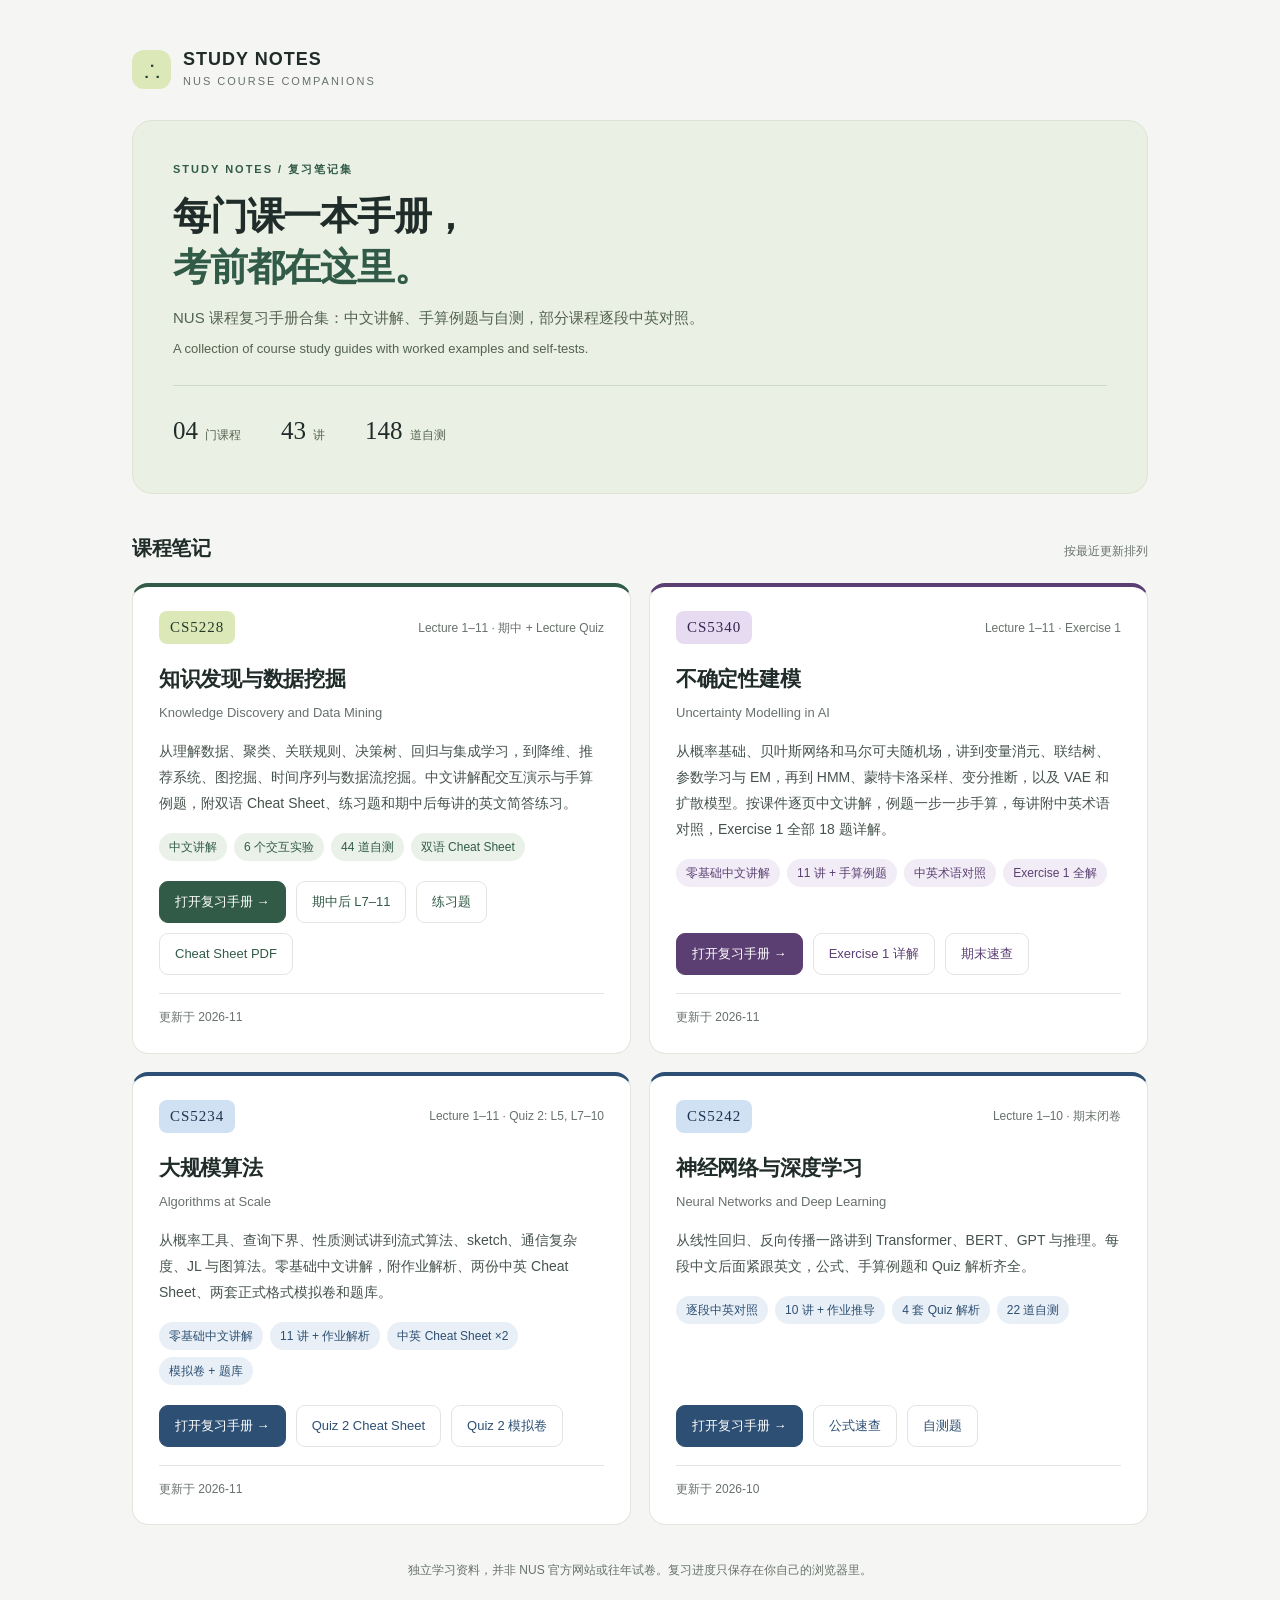
==== index.html @ 7a768f75 "Add CS5340 Lecture 11: VAEs and diffusion models - New L11 page from the Lecture 11 scribe: discrimi" ====
<!doctype html>
<html lang="zh-CN">
<head>
<meta charset="utf-8"><meta name="viewport" content="width=device-width,initial-scale=1">
<meta name="description" content="NUS 课程复习手册合集：中文讲解、手算例题与自测，部分课程逐段中英对照。">
<title>复习笔记 · Study Notes</title>
<link rel="stylesheet" href="assets/site.css">
<script>(function(){var h=location.hash;if(/^#(overview|lecture[1-6]|review|cheat-sheet)$/.test(h))location.replace("cs5228-study.html"+h)})();</script>
</head>
<body>
<main class="hub">
 <div class="hub-brand"><span class="brandmark" aria-hidden="true">∴</span><div><strong>STUDY NOTES</strong><small>NUS COURSE COMPANIONS</small></div></div>
 <section class="hub-hero">
  <div class="eyebrow" style="color:#315b47">STUDY NOTES / 复习笔记集</div>
  <h1>每门课一本手册，<br><span>考前都在这里。</span></h1>
  <p>NUS 课程复习手册合集：中文讲解、手算例题与自测，部分课程逐段中英对照。</p>
  <p class="en-sub">A collection of course study guides with worked examples and self-tests.</p>
  <div class="hub-metrics"><div><b>04</b><span>门课程</span></div><div><b>43</b><span>讲</span></div><div><b>148</b><span>道自测</span></div></div>
 </section>
 <div class="sectionhead"><h2>课程笔记</h2><small>按最近更新排列</small></div>
 <div class="course-grid">
 <article class="course-card accent-green"><div class="course-top"><span class="course-code">CS5228</span><span>Lecture 1–11 · 期中 + Lecture Quiz</span></div><h2>知识发现与数据挖掘</h2><p class="en-sub">Knowledge Discovery and Data Mining</p><p class="course-summary">从理解数据、聚类、关联规则、决策树、回归与集成学习，到降维、推荐系统、图挖掘、时间序列与数据流挖掘。中文讲解配交互演示与手算例题，附双语 Cheat Sheet、练习题和期中后每讲的英文简答练习。</p><ul class="chips"><li>中文讲解</li><li>6 个交互实验</li><li>44 道自测</li><li>双语 Cheat Sheet</li></ul><div class="course-links"><a href="cs5228-study.html" class="primary">打开复习手册 →</a><a href="cs5228-study.html#lecture7">期中后 L7–11</a><a href="cs5228-practice.html">练习题</a><a href="cs5228-bilingual-cheat-sheet.pdf">Cheat Sheet PDF</a></div><div class="course-foot">更新于 2026-11</div></article><article class="course-card accent-plum"><div class="course-top"><span class="course-code">CS5340</span><span>Lecture 1–11 · Exercise 1</span></div><h2>不确定性建模</h2><p class="en-sub">Uncertainty Modelling in AI</p><p class="course-summary">从概率基础、贝叶斯网络和马尔可夫随机场，讲到变量消元、联结树、参数学习与 EM，再到 HMM、蒙特卡洛采样、变分推断，以及 VAE 和扩散模型。按课件逐页中文讲解，例题一步一步手算，每讲附中英术语对照，Exercise 1 全部 18 题详解。</p><ul class="chips"><li>零基础中文讲解</li><li>11 讲 + 手算例题</li><li>中英术语对照</li><li>Exercise 1 全解</li></ul><div class="course-links"><a href="cs5340-study.html" class="primary">打开复习手册 →</a><a href="cs5340-study.html#ex1">Exercise 1 详解</a><a href="cs5340-study.html#final">期末速查</a></div><div class="course-foot">更新于 2026-11</div></article><article class="course-card accent-blue"><div class="course-top"><span class="course-code">CS5234</span><span>Lecture 1–11 · Quiz 2: L5, L7–10</span></div><h2>大规模算法</h2><p class="en-sub">Algorithms at Scale</p><p class="course-summary">从概率工具、查询下界、性质测试讲到流式算法、sketch、通信复杂度、JL 与图算法。零基础中文讲解，附作业解析、两份中英 Cheat Sheet、两套正式格式模拟卷和题库。</p><ul class="chips"><li>零基础中文讲解</li><li>11 讲 + 作业解析</li><li>中英 Cheat Sheet ×2</li><li>模拟卷 + 题库</li></ul><div class="course-links"><a href="cs5234-study.html" class="primary">打开复习手册 →</a><a href="cs5234-study.html#sheet2">Quiz 2 Cheat Sheet</a><a href="cs5234-study.html#paper2">Quiz 2 模拟卷</a></div><div class="course-foot">更新于 2026-11</div></article><article class="course-card accent-blue"><div class="course-top"><span class="course-code">CS5242</span><span>Lecture 1–10 · 期末闭卷</span></div><h2>神经网络与深度学习</h2><p class="en-sub">Neural Networks and Deep Learning</p><p class="course-summary">从线性回归、反向传播一路讲到 Transformer、BERT、GPT 与推理。每段中文后面紧跟英文，公式、手算例题和 Quiz 解析齐全。</p><ul class="chips"><li>逐段中英对照</li><li>10 讲 + 作业推导</li><li>4 套 Quiz 解析</li><li>22 道自测</li></ul><div class="course-links"><a href="cs5242-study.html" class="primary">打开复习手册 →</a><a href="cs5242-study.html#formulas">公式速查</a><a href="cs5242-study.html#selftest">自测题</a></div><div class="course-foot">更新于 2026-10</div></article>
 </div>
 <p class="hub-foot">独立学习资料，并非 NUS 官方网站或往年试卷。复习进度只保存在你自己的浏览器里。</p>
</main>
</body>
</html>
---- assets/site.css ----
/* Shared styles for the notes hub (index.html) and generated study pages.
   Visual language follows cs5228-study.html; each course sets its accent via body.accent-*. */
:root{
  --bg:#f5f6f3;--paper:#fff;--ink:#202c29;--muted:#68716b;--line:#e1e6df;
  --sand:#fff4e5;--orange:#925221;--radius:16px;
  --accent:#315b47;--accent-dark:#234a37;--nav:#182e26;--nav-hover:#284236;--nav-text:#c9d5cc;--nav-muted:#acbeb3;
  --pill:#dce8b8;--pill-ink:#243b2b;--soft:#eaf1e8;--hero:#eaf0e4;--hero-line:#dce4d5;--th:#edf1e9;--th-ink:#36503d;
  --card-hover:#89a083;--index:#829678;--track:#3b5145;--en:#5d6b63;
}
.accent-blue{
  --accent:#2d4f73;--accent-dark:#223d5b;--nav:#142235;--nav-hover:#22364f;--nav-text:#c7d3df;--nav-muted:#9fb2c6;
  --pill:#cfe1f2;--pill-ink:#1d3550;--soft:#e8eff6;--hero:#e6eef5;--hero-line:#d3e0ec;--th:#e9f0f6;--th-ink:#2e4a66;
  --card-hover:#7f9bb8;--index:#7891ab;--track:#33475e;--en:#57677a;
}
.accent-plum{
  --accent:#5b3f73;--accent-dark:#46305a;--nav:#21172c;--nav-hover:#33253f;--nav-text:#d5cbe0;--nav-muted:#b1a2c1;
  --pill:#e6dbf1;--pill-ink:#382650;--soft:#f1ecf6;--hero:#efe9f4;--hero-line:#e1d7ea;--th:#f1ecf6;--th-ink:#4a3462;
  --card-hover:#a28ab8;--index:#9884ab;--track:#46395a;--en:#675d73;
}
*{box-sizing:border-box}
html{scroll-behavior:smooth}
body{margin:0;background:var(--bg);color:var(--ink);font-family:-apple-system,BlinkMacSystemFont,"Segoe UI","PingFang SC","Microsoft YaHei",sans-serif;font-size:15px;line-height:1.85}
button,input{font:inherit}
button,a,input,summary{touch-action:manipulation}
button{cursor:pointer;border:1px solid var(--line);border-radius:9px;padding:8px 16px;color:var(--ink);background:#fff;font-weight:550}
button:hover{background:var(--soft)}
a{color:var(--accent)}
button:focus-visible,a:focus-visible,summary:focus-visible,input:focus-visible{outline:3px solid #b88a40;outline-offset:4px}
.primary,a.primary{background:var(--accent);color:#fff;border-color:var(--accent)}
.primary:hover,a.primary:hover{background:var(--accent-dark)}
.skip{position:fixed;top:-100px;left:20px;z-index:99;background:#fff;padding:12px}
.skip:focus{top:12px}
[hidden]{display:none!important}
.eyebrow{text-transform:uppercase;color:var(--accent);font-size:11px;font-weight:700;letter-spacing:2px}
.en-sub{color:var(--muted);margin:0}
code{background:var(--soft);padding:2px 5px;border-radius:4px;font-size:.92em}

/* ---------- Hub ---------- */
.hub{max-width:1080px;margin:0 auto;padding:48px 32px 56px}
.hub-brand{display:flex;gap:12px;align-items:center;margin-bottom:28px}
.hub-brand .brandmark{background:#dce8b8;color:#233e2e}
.hub-brand strong{font-size:18px;letter-spacing:1px;display:block;line-height:1.3}
.hub-brand small{display:block;font-size:11px;color:var(--muted);letter-spacing:2px}
.hub-hero{padding:38px 40px;background:#eaf0e4;border:1px solid #dce4d5;border-radius:20px}
.hub-hero h1{font-size:38px;line-height:1.35;letter-spacing:-1.2px;margin:12px 0 10px}
.hub-hero h1 span{color:#315b47}
.hub-hero p{color:#53634f;max-width:620px;margin:0;font-size:15px}
.hub-hero .en-sub{font-size:13px;margin-top:6px}
.hub-metrics{display:flex;gap:40px;margin-top:24px;padding-top:22px;border-top:1px solid #cedac7;flex-wrap:wrap}
.hub-metrics b{font-family:Georgia,serif;font-size:25px;font-weight:400;margin-right:7px}
.hub-metrics span{font-size:12px;color:#576552}
.sectionhead{display:flex;justify-content:space-between;align-items:baseline;margin:36px 0 16px;gap:12px}
.sectionhead h2{font-size:20px;margin:0;letter-spacing:-.4px}
.sectionhead small{font-size:12px;color:var(--muted)}
.course-grid{display:grid;grid-template-columns:repeat(2,1fr);gap:18px}
.course-card{display:flex;flex-direction:column;background:var(--paper);border:1px solid var(--line);border-top:4px solid var(--accent);border-radius:var(--radius);padding:24px 26px}
.course-top{display:flex;justify-content:space-between;align-items:center;gap:12px;font-size:12px;color:var(--muted)}
.course-code{font-family:Georgia,serif;font-size:15px;letter-spacing:1px;color:var(--pill-ink);background:var(--pill);padding:3px 11px;border-radius:8px}
.course-card h2{font-size:21px;margin:16px 0 2px;letter-spacing:-.3px}
.course-card .en-sub{font-size:13px}
.course-summary{font-size:14px;color:#46534c;margin:14px 0 4px}
.chips{display:flex;flex-wrap:wrap;gap:7px;list-style:none;padding:0;margin:12px 0 20px}
.chips li{font-size:12px;background:var(--soft);color:var(--accent);padding:3px 10px;border-radius:20px}
.course-links{display:flex;flex-wrap:wrap;gap:10px;margin-top:auto}
.course-links a{display:inline-block;padding:8px 15px;border:1px solid var(--line);border-radius:9px;text-decoration:none;font-size:13px;background:#fff}
.course-links a:not(.primary):hover{background:var(--soft)}
.course-links a.primary{background:var(--accent);color:#fff;border-color:var(--accent)}
.course-links a.primary:hover{background:var(--accent-dark)}
.course-foot{font-size:12px;color:var(--muted);border-top:1px solid var(--line);margin-top:18px;padding-top:12px}
.hub-foot{font-size:12px;color:var(--muted);margin-top:34px;text-align:center}

/* ---------- Study page shell ---------- */
.brandmark{width:39px;height:39px;display:grid;place-items:center;background:var(--pill);color:var(--pill-ink);font-family:Georgia,serif;font-size:23px;border-radius:12px;flex:none}
aside{position:fixed;inset:0 auto 0 0;width:250px;background:var(--nav);color:#f3f6ef;padding:22px 20px 26px;display:flex;flex-direction:column;z-index:30;overflow:auto}
.back-link{display:inline-block;color:var(--nav-muted);text-decoration:none;font-size:12px;letter-spacing:1px;margin:0 0 20px 2px}
.back-link:hover{color:#fff}
.brand{display:flex;gap:12px;align-items:center}
.brand strong{font-size:19px;letter-spacing:1px}
.brand small{display:block;font-size:11px;color:var(--nav-muted);letter-spacing:2px}
.navlabel{font-size:11px;color:var(--nav-muted);letter-spacing:2px;margin:26px 12px 8px}
nav{display:grid;gap:3px}
nav a{color:var(--nav-text);text-decoration:none;display:flex;gap:12px;align-items:center;padding:8px 12px;border-radius:9px;font-size:14px;line-height:1.5}
nav a:hover{background:var(--nav-hover)}
nav a.active{background:var(--pill);color:var(--pill-ink)}
nav .num{font-family:Georgia,serif;opacity:.7;min-width:22px;font-size:13px}
nav .done{margin-left:auto;font-size:12px}
.sidebar-foot{margin-top:auto;padding-top:28px;font-size:12px;color:var(--nav-muted)}
.progressbar{height:5px;background:var(--track);border-radius:5px;overflow:hidden;margin:10px 0}
.progressbar span{display:block;height:100%;background:var(--pill);transition:width .2s}
.workspace{margin-left:250px}
.topbar{position:sticky;top:0;z-index:20;height:72px;display:flex;align-items:center;gap:14px;padding:0 48px;border-bottom:1px solid var(--line);background:rgba(245,246,243,.96)}
.crumb{font-size:13px;color:var(--muted);margin-right:auto;white-space:nowrap;overflow:hidden;text-overflow:ellipsis;min-width:0}
.crumb b{color:var(--ink);font-weight:500}
.searchbox{position:relative;width:240px;flex:none}
.searchbox input{width:100%;border:1px solid var(--line);border-radius:9px;background:#fff;padding:8px 12px;font-size:13px}
.search-results{position:absolute;right:0;top:46px;width:400px;max-height:440px;overflow:auto;background:#fff;box-shadow:0 12px 50px rgba(20,34,53,.14);border:1px solid var(--line);border-radius:12px;z-index:40}
.search-results a{display:block;text-decoration:none;padding:12px 14px;border-bottom:1px solid var(--line);font-size:13px}
.search-results a small{display:block;color:var(--muted)}
.search-results p{padding:12px;margin:0;font-size:13px}
.topbar .tool{font-size:12px;background:transparent;padding:7px 11px;white-space:nowrap}
.topbar .tool[aria-pressed="true"]{background:var(--soft);border-color:var(--card-hover);color:var(--accent)}
.menu-toggle{display:none}
.content{max-width:1000px;margin:auto;padding:40px 48px 60px}
.page{scroll-margin-top:140px}
.footer{text-align:center;color:var(--muted);font-size:11px;padding:10px 20px 30px}

/* overview */
.hero{padding:36px 38px;background:var(--hero);border:1px solid var(--hero-line);border-radius:20px}
.hero h1{font-size:38px;line-height:1.35;letter-spacing:-1.5px;margin:14px 0 17px}
.hero h1 span{color:var(--accent)}
.hero p{color:#4f5d66;max-width:600px;font-size:14px;margin:0}
.hero .primary{margin-top:18px}
.metrics{display:flex;gap:40px;margin-top:24px;padding-top:22px;border-top:1px solid var(--hero-line);flex-wrap:wrap}
.metrics b{font-family:Georgia,serif;font-size:25px;font-weight:400;margin-right:7px}
.metrics span{font-size:12px;color:var(--muted)}
.intro-note{font-size:12px;color:var(--muted);margin-top:18px}
.chapter-grid{display:grid;grid-template-columns:repeat(3,1fr);gap:15px}
.chapter-card{display:flex;flex-direction:column;text-decoration:none;color:var(--ink);padding:20px 22px;background:var(--paper);border:1px solid var(--line);border-radius:var(--radius);transition:transform .15s,border-color .15s}
.chapter-card:hover{transform:translateY(-3px);border-color:var(--card-hover)}
.cardtop{display:flex;align-items:center;justify-content:space-between;font-size:11px;color:var(--muted);gap:8px}
.chapter-card .index{font-family:Georgia,serif;font-size:27px;color:var(--index)}
.chapter-card h3{font-size:16px;margin:10px 0 6px;line-height:1.5}
.chapter-card p{font-size:13px;color:var(--muted);margin:0 0 16px;line-height:1.75}
.cardbottom{margin-top:auto;border-top:1px solid var(--line);padding-top:10px;display:flex;justify-content:space-between;font-size:12px;color:var(--accent)}

/* lesson pages */
.lesson-head{border-bottom:1px solid var(--line);padding-bottom:22px;margin-bottom:22px}
.lesson-head h1{font-size:30px;line-height:1.4;margin:8px 0 6px;letter-spacing:-.6px}
.lesson-head .en-sub{font-size:15px}
.toc{display:flex;flex-wrap:wrap;gap:8px;margin:0 0 8px}
.toc button{font-size:12px;font-weight:500;padding:5px 11px;border-radius:20px;background:#fff;color:var(--accent)}
.toc-label{font-size:11px;letter-spacing:2px;color:var(--muted);margin:0 0 8px}
.lesson h2{font-size:21px;line-height:1.5;margin:38px 0 12px;letter-spacing:-.3px;scroll-margin-top:90px}
.lesson h3{font-size:16.5px;line-height:1.55;margin:28px 0 8px;scroll-margin-top:90px}
.lesson h2 .en-inline,.lesson h3 .en-inline{display:block;font-size:13px;font-weight:500;color:var(--muted);letter-spacing:0;margin-top:2px}
.lesson p{margin:10px 0}
.lesson li{margin:6px 0}
.lesson li>p{margin:4px 0}
.lesson ul,.lesson ol{padding-left:24px}
.lesson p.en,.lesson li p.en{color:var(--en);font-size:14px;line-height:1.75;margin-top:-2px}
.lesson > p.en{padding-left:14px;border-left:2px solid var(--line)}
.summary{background:var(--paper);border:1px solid var(--line);border-left:4px solid var(--accent);border-radius:0 12px 12px 0;padding:14px 20px;margin:4px 0 22px}
.summary p{margin:6px 0}
.summary > p.en{border:0;padding:0}
.pitfall{background:var(--sand);border-left:3px solid #be8a4e;padding:6px 20px 10px;border-radius:0 12px 12px 0;margin:28px 0}
.pitfall h2,.pitfall h3{margin-top:12px;color:var(--orange)}
.math{background:#f3f5f1;border-radius:10px;padding:6px 18px;margin:16px 0;overflow-x:auto;overflow-y:hidden}
.accent-blue .math{background:#f1f4f8}
.accent-plum .math{background:#f5f2f7}
.lesson p>img{display:block;max-width:100%;height:auto;margin:18px auto 6px;background:#fff;border:1px solid var(--line);border-radius:12px;padding:10px}
.lesson blockquote{margin:16px 0;padding:6px 18px;background:var(--soft);border-left:3px solid var(--accent);border-radius:0 12px 12px 0}
.math .katex-display{margin:.8em 0}
.lesson pre{max-width:100%;overflow-x:auto;margin:16px 0;padding:12px 16px;background:var(--soft);border-radius:10px;font-size:13px;line-height:1.6}
.math pre{margin:12px 0;white-space:pre-wrap;font-size:13px}
.table-wrap{overflow-x:auto;margin:16px 0;border:1px solid var(--line);border-radius:12px;background:#fff}
table{border-collapse:collapse;width:100%;font-size:13px;background:#fff}
th,td{text-align:left;padding:11px 14px;border-bottom:1px solid var(--line);vertical-align:top;line-height:1.65}
th{background:var(--th);color:var(--th-ink);font-weight:600}
tr:last-child td{border-bottom:0}
td .en-inline,th .en-inline{display:block;color:var(--en);font-size:12px;margin-top:2px}
th .en-inline{color:var(--th-ink);opacity:.8;font-weight:500}
details{border:1px solid var(--line);border-radius:10px;background:#fff;margin:12px 0}
summary{padding:11px 16px;font-size:14px;font-weight:600;cursor:pointer;color:var(--accent)}
details>div{padding:2px 18px 12px}
details.answer{margin:10px 0 4px;background:var(--soft);border-color:transparent}
details.answer summary{font-size:13px;padding:7px 14px}
details.answer>div{padding:0 16px 8px}
details.reveal>div{padding:0 18px 8px}
.lesson-footer{border-top:1px solid var(--line);margin-top:38px;padding-top:24px;display:flex;gap:10px;justify-content:space-between;align-items:center;flex-wrap:wrap}
.lesson-footer a{text-decoration:none;font-size:13px;padding:8px 4px}
.complete-btn.completed{background:var(--soft);border-color:var(--card-hover);color:var(--accent)}

/* Chinese-only reading mode */
body.zh-only .en,body.zh-only .en-inline{display:none!important}

@media(max-width:1100px){
  aside{width:226px;padding:20px 14px}
  .workspace{margin-left:226px}
  .content{padding:32px 28px}
  .topbar{padding:0 28px}
  .chapter-grid{grid-template-columns:1fr 1fr}
  .searchbox{width:200px}
}
@media(max-width:760px){
  aside{transform:translateX(-100%);transition:transform .2s;width:270px}
  body.menu-open aside{transform:translateX(0);box-shadow:10px 0 50px rgba(20,34,53,.2)}
  .workspace{margin-left:0}
  .menu-toggle{display:block;padding:6px 10px;white-space:nowrap;font-size:13px}
  .topbar{height:62px;padding:0 16px;gap:8px}
  .crumb{display:none}
  .searchbox{width:auto;flex:1;min-width:0}
  .search-results{width:min(360px,calc(100vw - 32px));right:auto;left:0}
  .topbar #print{display:none}
  .content{padding:24px 16px 40px}
  .hero{padding:26px 22px}
  .hero h1{font-size:30px}
  .chapter-grid,.course-grid{grid-template-columns:1fr}
  .lesson-head h1{font-size:25px}
  .lesson h2{font-size:19px}
  .metrics,.hub-metrics{gap:22px}
  .hub{padding:28px 16px 40px}
  .hub-hero{padding:26px 22px}
  .hub-hero h1{font-size:30px}
  .course-card{padding:20px}
  .lesson-footer .complete-btn{order:3;width:100%}
  .math{padding:4px 12px}
  .toc{flex-wrap:nowrap;overflow-x:auto;padding-bottom:6px;margin-right:-16px}
  .toc button{white-space:nowrap;flex:none}
}
@media(prefers-reduced-motion:reduce){html{scroll-behavior:auto}*{transition:none!important}}
@media print{
  aside,.topbar,.lesson-footer,.footer,.search-results,.toc,.toc-label,.hero .primary{display:none!important}
  .workspace{margin:0}
  .content{max-width:none;padding:0}
  body{background:#fff;font-size:10.5pt;line-height:1.6}
  .page[hidden]{display:block!important}
  .page{break-before:page}
  .page:first-child{break-before:auto}
  .summary,.pitfall,.math,.table-wrap,details{break-inside:avoid}
  details>div{display:block!important}
  .lesson h2,.lesson h3{break-after:avoid}
}
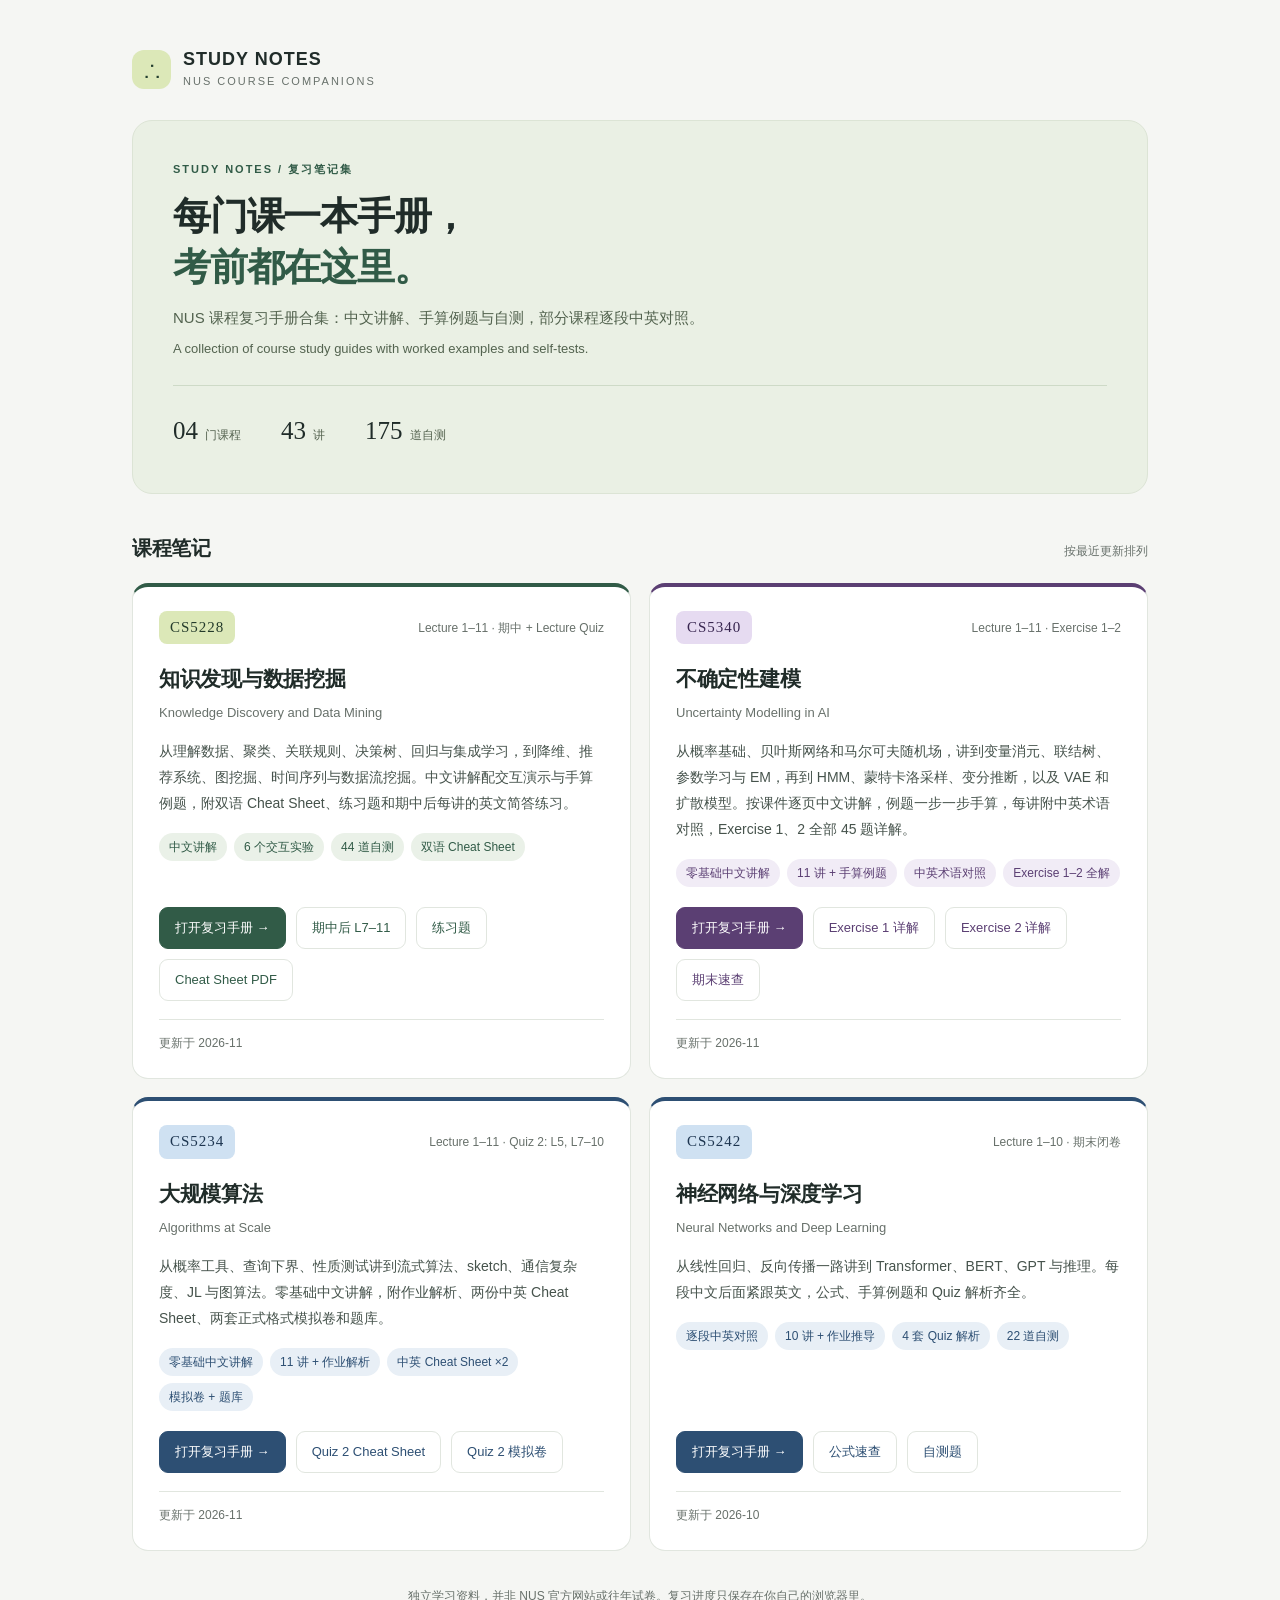
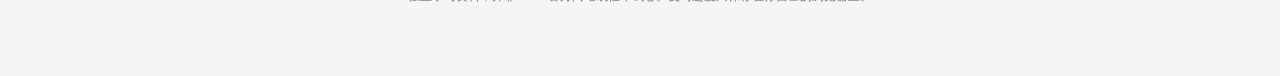
==== commit 131c937a: "Add CS5340 Exercise 2 worked solutions - New Exercise 2 page (cs5340-study.html#ex2): all 27 questio" ====
--- a/index.html
+++ b/index.html
@@ -15,11 +15,11 @@
   <h1>每门课一本手册，<br><span>考前都在这里。</span></h1>
   <p>NUS 课程复习手册合集：中文讲解、手算例题与自测，部分课程逐段中英对照。</p>
   <p class="en-sub">A collection of course study guides with worked examples and self-tests.</p>
-  <div class="hub-metrics"><div><b>04</b><span>门课程</span></div><div><b>43</b><span>讲</span></div><div><b>148</b><span>道自测</span></div></div>
+  <div class="hub-metrics"><div><b>04</b><span>门课程</span></div><div><b>43</b><span>讲</span></div><div><b>175</b><span>道自测</span></div></div>
  </section>
  <div class="sectionhead"><h2>课程笔记</h2><small>按最近更新排列</small></div>
  <div class="course-grid">
- <article class="course-card accent-green"><div class="course-top"><span class="course-code">CS5228</span><span>Lecture 1–11 · 期中 + Lecture Quiz</span></div><h2>知识发现与数据挖掘</h2><p class="en-sub">Knowledge Discovery and Data Mining</p><p class="course-summary">从理解数据、聚类、关联规则、决策树、回归与集成学习，到降维、推荐系统、图挖掘、时间序列与数据流挖掘。中文讲解配交互演示与手算例题，附双语 Cheat Sheet、练习题和期中后每讲的英文简答练习。</p><ul class="chips"><li>中文讲解</li><li>6 个交互实验</li><li>44 道自测</li><li>双语 Cheat Sheet</li></ul><div class="course-links"><a href="cs5228-study.html" class="primary">打开复习手册 →</a><a href="cs5228-study.html#lecture7">期中后 L7–11</a><a href="cs5228-practice.html">练习题</a><a href="cs5228-bilingual-cheat-sheet.pdf">Cheat Sheet PDF</a></div><div class="course-foot">更新于 2026-11</div></article><article class="course-card accent-plum"><div class="course-top"><span class="course-code">CS5340</span><span>Lecture 1–11 · Exercise 1</span></div><h2>不确定性建模</h2><p class="en-sub">Uncertainty Modelling in AI</p><p class="course-summary">从概率基础、贝叶斯网络和马尔可夫随机场，讲到变量消元、联结树、参数学习与 EM，再到 HMM、蒙特卡洛采样、变分推断，以及 VAE 和扩散模型。按课件逐页中文讲解，例题一步一步手算，每讲附中英术语对照，Exercise 1 全部 18 题详解。</p><ul class="chips"><li>零基础中文讲解</li><li>11 讲 + 手算例题</li><li>中英术语对照</li><li>Exercise 1 全解</li></ul><div class="course-links"><a href="cs5340-study.html" class="primary">打开复习手册 →</a><a href="cs5340-study.html#ex1">Exercise 1 详解</a><a href="cs5340-study.html#final">期末速查</a></div><div class="course-foot">更新于 2026-11</div></article><article class="course-card accent-blue"><div class="course-top"><span class="course-code">CS5234</span><span>Lecture 1–11 · Quiz 2: L5, L7–10</span></div><h2>大规模算法</h2><p class="en-sub">Algorithms at Scale</p><p class="course-summary">从概率工具、查询下界、性质测试讲到流式算法、sketch、通信复杂度、JL 与图算法。零基础中文讲解，附作业解析、两份中英 Cheat Sheet、两套正式格式模拟卷和题库。</p><ul class="chips"><li>零基础中文讲解</li><li>11 讲 + 作业解析</li><li>中英 Cheat Sheet ×2</li><li>模拟卷 + 题库</li></ul><div class="course-links"><a href="cs5234-study.html" class="primary">打开复习手册 →</a><a href="cs5234-study.html#sheet2">Quiz 2 Cheat Sheet</a><a href="cs5234-study.html#paper2">Quiz 2 模拟卷</a></div><div class="course-foot">更新于 2026-11</div></article><article class="course-card accent-blue"><div class="course-top"><span class="course-code">CS5242</span><span>Lecture 1–10 · 期末闭卷</span></div><h2>神经网络与深度学习</h2><p class="en-sub">Neural Networks and Deep Learning</p><p class="course-summary">从线性回归、反向传播一路讲到 Transformer、BERT、GPT 与推理。每段中文后面紧跟英文，公式、手算例题和 Quiz 解析齐全。</p><ul class="chips"><li>逐段中英对照</li><li>10 讲 + 作业推导</li><li>4 套 Quiz 解析</li><li>22 道自测</li></ul><div class="course-links"><a href="cs5242-study.html" class="primary">打开复习手册 →</a><a href="cs5242-study.html#formulas">公式速查</a><a href="cs5242-study.html#selftest">自测题</a></div><div class="course-foot">更新于 2026-10</div></article>
+ <article class="course-card accent-green"><div class="course-top"><span class="course-code">CS5228</span><span>Lecture 1–11 · 期中 + Lecture Quiz</span></div><h2>知识发现与数据挖掘</h2><p class="en-sub">Knowledge Discovery and Data Mining</p><p class="course-summary">从理解数据、聚类、关联规则、决策树、回归与集成学习，到降维、推荐系统、图挖掘、时间序列与数据流挖掘。中文讲解配交互演示与手算例题，附双语 Cheat Sheet、练习题和期中后每讲的英文简答练习。</p><ul class="chips"><li>中文讲解</li><li>6 个交互实验</li><li>44 道自测</li><li>双语 Cheat Sheet</li></ul><div class="course-links"><a href="cs5228-study.html" class="primary">打开复习手册 →</a><a href="cs5228-study.html#lecture7">期中后 L7–11</a><a href="cs5228-practice.html">练习题</a><a href="cs5228-bilingual-cheat-sheet.pdf">Cheat Sheet PDF</a></div><div class="course-foot">更新于 2026-11</div></article><article class="course-card accent-plum"><div class="course-top"><span class="course-code">CS5340</span><span>Lecture 1–11 · Exercise 1–2</span></div><h2>不确定性建模</h2><p class="en-sub">Uncertainty Modelling in AI</p><p class="course-summary">从概率基础、贝叶斯网络和马尔可夫随机场，讲到变量消元、联结树、参数学习与 EM，再到 HMM、蒙特卡洛采样、变分推断，以及 VAE 和扩散模型。按课件逐页中文讲解，例题一步一步手算，每讲附中英术语对照，Exercise 1、2 全部 45 题详解。</p><ul class="chips"><li>零基础中文讲解</li><li>11 讲 + 手算例题</li><li>中英术语对照</li><li>Exercise 1–2 全解</li></ul><div class="course-links"><a href="cs5340-study.html" class="primary">打开复习手册 →</a><a href="cs5340-study.html#ex1">Exercise 1 详解</a><a href="cs5340-study.html#ex2">Exercise 2 详解</a><a href="cs5340-study.html#final">期末速查</a></div><div class="course-foot">更新于 2026-11</div></article><article class="course-card accent-blue"><div class="course-top"><span class="course-code">CS5234</span><span>Lecture 1–11 · Quiz 2: L5, L7–10</span></div><h2>大规模算法</h2><p class="en-sub">Algorithms at Scale</p><p class="course-summary">从概率工具、查询下界、性质测试讲到流式算法、sketch、通信复杂度、JL 与图算法。零基础中文讲解，附作业解析、两份中英 Cheat Sheet、两套正式格式模拟卷和题库。</p><ul class="chips"><li>零基础中文讲解</li><li>11 讲 + 作业解析</li><li>中英 Cheat Sheet ×2</li><li>模拟卷 + 题库</li></ul><div class="course-links"><a href="cs5234-study.html" class="primary">打开复习手册 →</a><a href="cs5234-study.html#sheet2">Quiz 2 Cheat Sheet</a><a href="cs5234-study.html#paper2">Quiz 2 模拟卷</a></div><div class="course-foot">更新于 2026-11</div></article><article class="course-card accent-blue"><div class="course-top"><span class="course-code">CS5242</span><span>Lecture 1–10 · 期末闭卷</span></div><h2>神经网络与深度学习</h2><p class="en-sub">Neural Networks and Deep Learning</p><p class="course-summary">从线性回归、反向传播一路讲到 Transformer、BERT、GPT 与推理。每段中文后面紧跟英文，公式、手算例题和 Quiz 解析齐全。</p><ul class="chips"><li>逐段中英对照</li><li>10 讲 + 作业推导</li><li>4 套 Quiz 解析</li><li>22 道自测</li></ul><div class="course-links"><a href="cs5242-study.html" class="primary">打开复习手册 →</a><a href="cs5242-study.html#formulas">公式速查</a><a href="cs5242-study.html#selftest">自测题</a></div><div class="course-foot">更新于 2026-10</div></article>
  </div>
  <p class="hub-foot">独立学习资料，并非 NUS 官方网站或往年试卷。复习进度只保存在你自己的浏览器里。</p>
 </main>
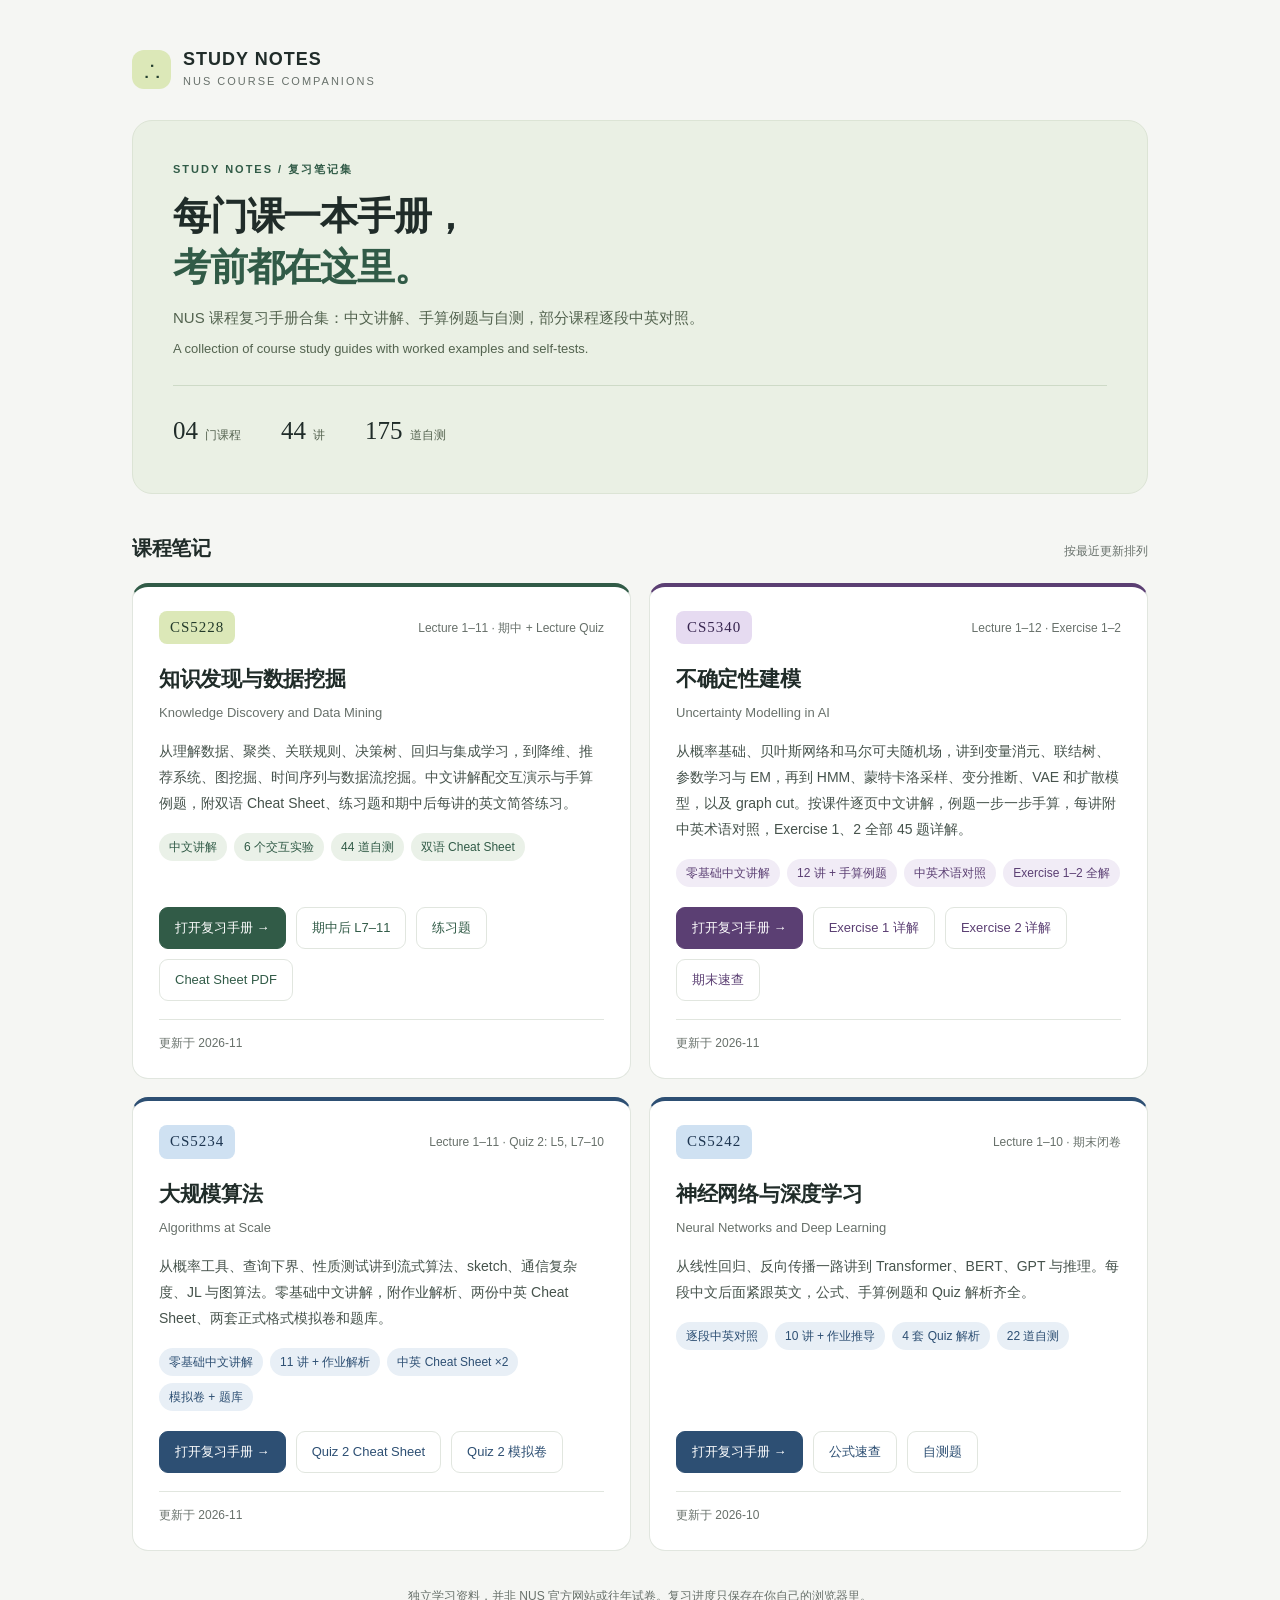
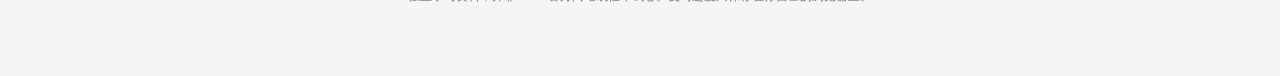
==== commit 6cd18579: "Add CS5340 Lecture 12: graph cuts and alpha-expansion - New L12 page from the Lecture 12 slides: the" ====
--- a/index.html
+++ b/index.html
@@ -15,11 +15,11 @@
   <h1>每门课一本手册，<br><span>考前都在这里。</span></h1>
   <p>NUS 课程复习手册合集：中文讲解、手算例题与自测，部分课程逐段中英对照。</p>
   <p class="en-sub">A collection of course study guides with worked examples and self-tests.</p>
-  <div class="hub-metrics"><div><b>04</b><span>门课程</span></div><div><b>43</b><span>讲</span></div><div><b>175</b><span>道自测</span></div></div>
+  <div class="hub-metrics"><div><b>04</b><span>门课程</span></div><div><b>44</b><span>讲</span></div><div><b>175</b><span>道自测</span></div></div>
  </section>
  <div class="sectionhead"><h2>课程笔记</h2><small>按最近更新排列</small></div>
  <div class="course-grid">
- <article class="course-card accent-green"><div class="course-top"><span class="course-code">CS5228</span><span>Lecture 1–11 · 期中 + Lecture Quiz</span></div><h2>知识发现与数据挖掘</h2><p class="en-sub">Knowledge Discovery and Data Mining</p><p class="course-summary">从理解数据、聚类、关联规则、决策树、回归与集成学习，到降维、推荐系统、图挖掘、时间序列与数据流挖掘。中文讲解配交互演示与手算例题，附双语 Cheat Sheet、练习题和期中后每讲的英文简答练习。</p><ul class="chips"><li>中文讲解</li><li>6 个交互实验</li><li>44 道自测</li><li>双语 Cheat Sheet</li></ul><div class="course-links"><a href="cs5228-study.html" class="primary">打开复习手册 →</a><a href="cs5228-study.html#lecture7">期中后 L7–11</a><a href="cs5228-practice.html">练习题</a><a href="cs5228-bilingual-cheat-sheet.pdf">Cheat Sheet PDF</a></div><div class="course-foot">更新于 2026-11</div></article><article class="course-card accent-plum"><div class="course-top"><span class="course-code">CS5340</span><span>Lecture 1–11 · Exercise 1–2</span></div><h2>不确定性建模</h2><p class="en-sub">Uncertainty Modelling in AI</p><p class="course-summary">从概率基础、贝叶斯网络和马尔可夫随机场，讲到变量消元、联结树、参数学习与 EM，再到 HMM、蒙特卡洛采样、变分推断，以及 VAE 和扩散模型。按课件逐页中文讲解，例题一步一步手算，每讲附中英术语对照，Exercise 1、2 全部 45 题详解。</p><ul class="chips"><li>零基础中文讲解</li><li>11 讲 + 手算例题</li><li>中英术语对照</li><li>Exercise 1–2 全解</li></ul><div class="course-links"><a href="cs5340-study.html" class="primary">打开复习手册 →</a><a href="cs5340-study.html#ex1">Exercise 1 详解</a><a href="cs5340-study.html#ex2">Exercise 2 详解</a><a href="cs5340-study.html#final">期末速查</a></div><div class="course-foot">更新于 2026-11</div></article><article class="course-card accent-blue"><div class="course-top"><span class="course-code">CS5234</span><span>Lecture 1–11 · Quiz 2: L5, L7–10</span></div><h2>大规模算法</h2><p class="en-sub">Algorithms at Scale</p><p class="course-summary">从概率工具、查询下界、性质测试讲到流式算法、sketch、通信复杂度、JL 与图算法。零基础中文讲解，附作业解析、两份中英 Cheat Sheet、两套正式格式模拟卷和题库。</p><ul class="chips"><li>零基础中文讲解</li><li>11 讲 + 作业解析</li><li>中英 Cheat Sheet ×2</li><li>模拟卷 + 题库</li></ul><div class="course-links"><a href="cs5234-study.html" class="primary">打开复习手册 →</a><a href="cs5234-study.html#sheet2">Quiz 2 Cheat Sheet</a><a href="cs5234-study.html#paper2">Quiz 2 模拟卷</a></div><div class="course-foot">更新于 2026-11</div></article><article class="course-card accent-blue"><div class="course-top"><span class="course-code">CS5242</span><span>Lecture 1–10 · 期末闭卷</span></div><h2>神经网络与深度学习</h2><p class="en-sub">Neural Networks and Deep Learning</p><p class="course-summary">从线性回归、反向传播一路讲到 Transformer、BERT、GPT 与推理。每段中文后面紧跟英文，公式、手算例题和 Quiz 解析齐全。</p><ul class="chips"><li>逐段中英对照</li><li>10 讲 + 作业推导</li><li>4 套 Quiz 解析</li><li>22 道自测</li></ul><div class="course-links"><a href="cs5242-study.html" class="primary">打开复习手册 →</a><a href="cs5242-study.html#formulas">公式速查</a><a href="cs5242-study.html#selftest">自测题</a></div><div class="course-foot">更新于 2026-10</div></article>
+ <article class="course-card accent-green"><div class="course-top"><span class="course-code">CS5228</span><span>Lecture 1–11 · 期中 + Lecture Quiz</span></div><h2>知识发现与数据挖掘</h2><p class="en-sub">Knowledge Discovery and Data Mining</p><p class="course-summary">从理解数据、聚类、关联规则、决策树、回归与集成学习，到降维、推荐系统、图挖掘、时间序列与数据流挖掘。中文讲解配交互演示与手算例题，附双语 Cheat Sheet、练习题和期中后每讲的英文简答练习。</p><ul class="chips"><li>中文讲解</li><li>6 个交互实验</li><li>44 道自测</li><li>双语 Cheat Sheet</li></ul><div class="course-links"><a href="cs5228-study.html" class="primary">打开复习手册 →</a><a href="cs5228-study.html#lecture7">期中后 L7–11</a><a href="cs5228-practice.html">练习题</a><a href="cs5228-bilingual-cheat-sheet.pdf">Cheat Sheet PDF</a></div><div class="course-foot">更新于 2026-11</div></article><article class="course-card accent-plum"><div class="course-top"><span class="course-code">CS5340</span><span>Lecture 1–12 · Exercise 1–2</span></div><h2>不确定性建模</h2><p class="en-sub">Uncertainty Modelling in AI</p><p class="course-summary">从概率基础、贝叶斯网络和马尔可夫随机场，讲到变量消元、联结树、参数学习与 EM，再到 HMM、蒙特卡洛采样、变分推断、VAE 和扩散模型，以及 graph cut。按课件逐页中文讲解，例题一步一步手算，每讲附中英术语对照，Exercise 1、2 全部 45 题详解。</p><ul class="chips"><li>零基础中文讲解</li><li>12 讲 + 手算例题</li><li>中英术语对照</li><li>Exercise 1–2 全解</li></ul><div class="course-links"><a href="cs5340-study.html" class="primary">打开复习手册 →</a><a href="cs5340-study.html#ex1">Exercise 1 详解</a><a href="cs5340-study.html#ex2">Exercise 2 详解</a><a href="cs5340-study.html#final">期末速查</a></div><div class="course-foot">更新于 2026-11</div></article><article class="course-card accent-blue"><div class="course-top"><span class="course-code">CS5234</span><span>Lecture 1–11 · Quiz 2: L5, L7–10</span></div><h2>大规模算法</h2><p class="en-sub">Algorithms at Scale</p><p class="course-summary">从概率工具、查询下界、性质测试讲到流式算法、sketch、通信复杂度、JL 与图算法。零基础中文讲解，附作业解析、两份中英 Cheat Sheet、两套正式格式模拟卷和题库。</p><ul class="chips"><li>零基础中文讲解</li><li>11 讲 + 作业解析</li><li>中英 Cheat Sheet ×2</li><li>模拟卷 + 题库</li></ul><div class="course-links"><a href="cs5234-study.html" class="primary">打开复习手册 →</a><a href="cs5234-study.html#sheet2">Quiz 2 Cheat Sheet</a><a href="cs5234-study.html#paper2">Quiz 2 模拟卷</a></div><div class="course-foot">更新于 2026-11</div></article><article class="course-card accent-blue"><div class="course-top"><span class="course-code">CS5242</span><span>Lecture 1–10 · 期末闭卷</span></div><h2>神经网络与深度学习</h2><p class="en-sub">Neural Networks and Deep Learning</p><p class="course-summary">从线性回归、反向传播一路讲到 Transformer、BERT、GPT 与推理。每段中文后面紧跟英文，公式、手算例题和 Quiz 解析齐全。</p><ul class="chips"><li>逐段中英对照</li><li>10 讲 + 作业推导</li><li>4 套 Quiz 解析</li><li>22 道自测</li></ul><div class="course-links"><a href="cs5242-study.html" class="primary">打开复习手册 →</a><a href="cs5242-study.html#formulas">公式速查</a><a href="cs5242-study.html#selftest">自测题</a></div><div class="course-foot">更新于 2026-10</div></article>
  </div>
  <p class="hub-foot">独立学习资料，并非 NUS 官方网站或往年试卷。复习进度只保存在你自己的浏览器里。</p>
 </main>
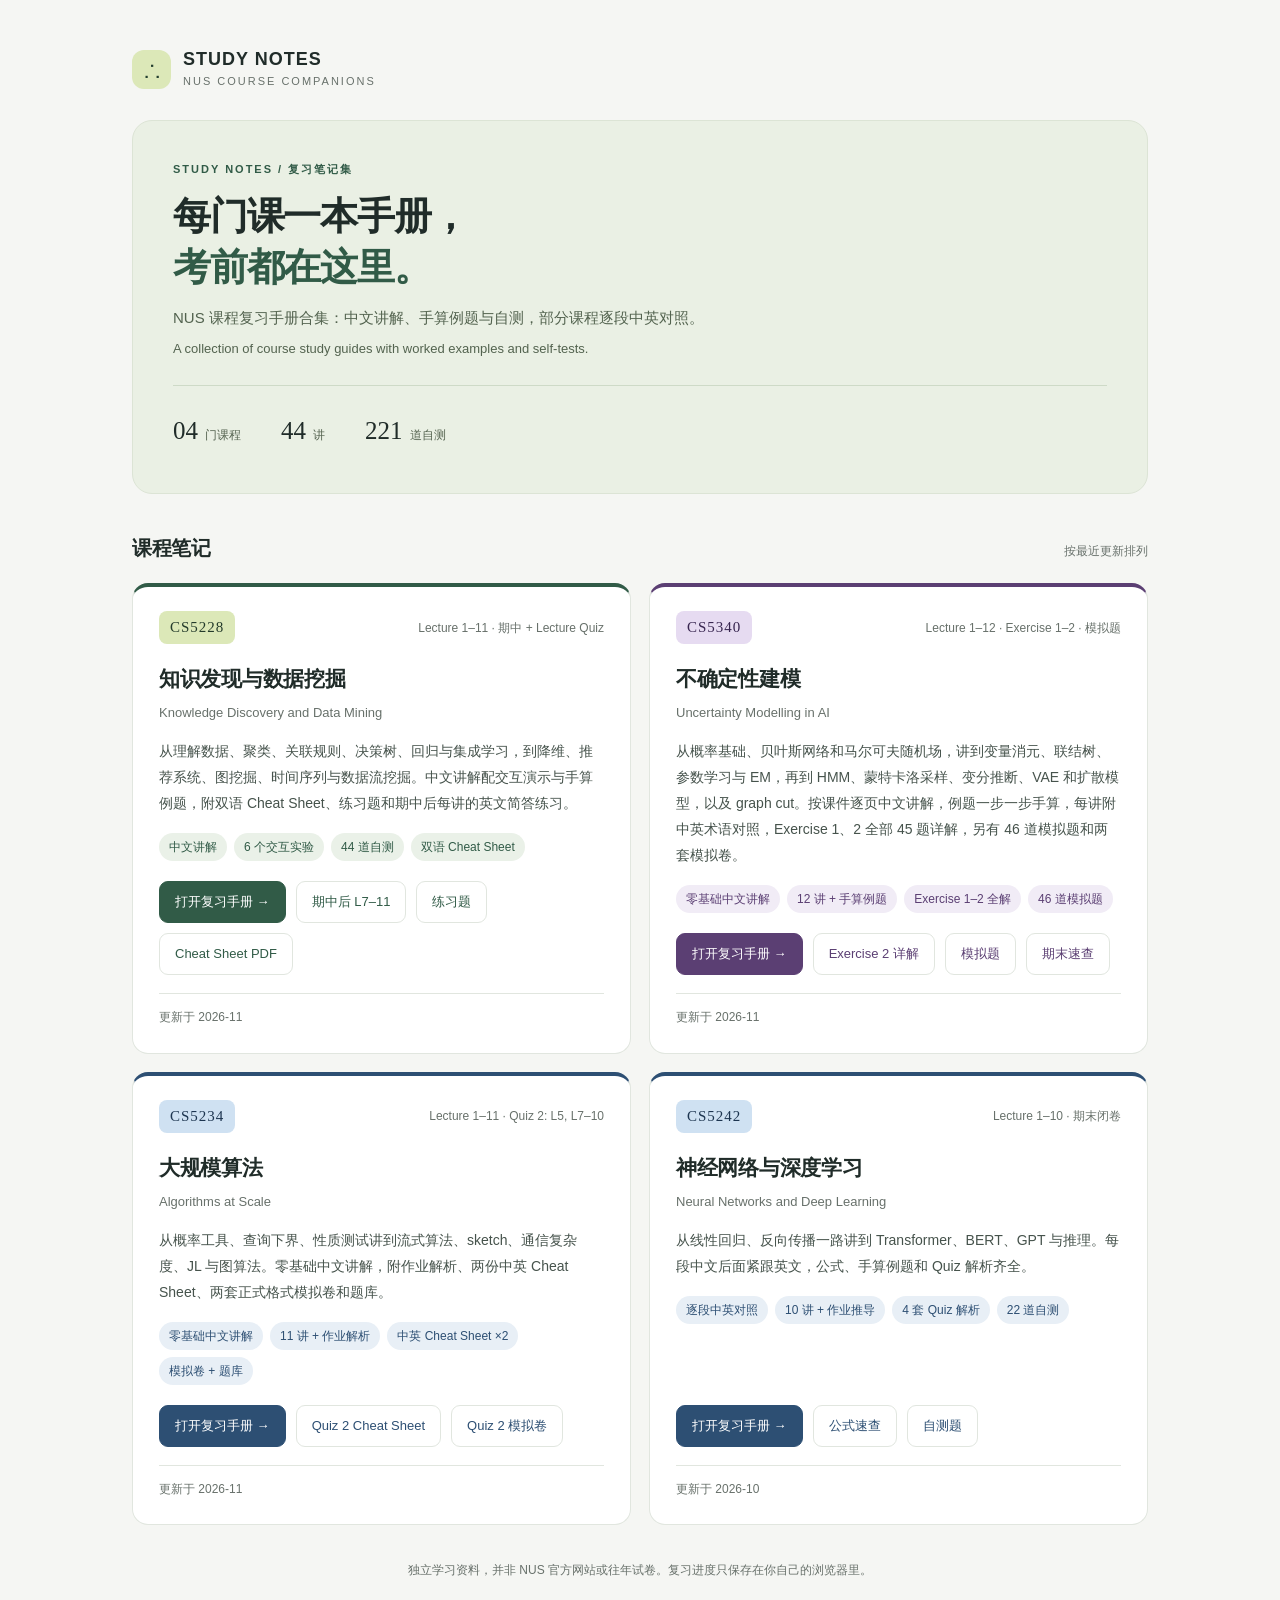
==== commit 80a90265: "Add 46 CS5340 mock exam questions - New page cs5340-study.html#mock: 46 self-written exam-style ques" ====
--- a/index.html
+++ b/index.html
@@ -15,11 +15,11 @@
   <h1>每门课一本手册，<br><span>考前都在这里。</span></h1>
   <p>NUS 课程复习手册合集：中文讲解、手算例题与自测，部分课程逐段中英对照。</p>
   <p class="en-sub">A collection of course study guides with worked examples and self-tests.</p>
-  <div class="hub-metrics"><div><b>04</b><span>门课程</span></div><div><b>44</b><span>讲</span></div><div><b>175</b><span>道自测</span></div></div>
+  <div class="hub-metrics"><div><b>04</b><span>门课程</span></div><div><b>44</b><span>讲</span></div><div><b>221</b><span>道自测</span></div></div>
  </section>
  <div class="sectionhead"><h2>课程笔记</h2><small>按最近更新排列</small></div>
  <div class="course-grid">
- <article class="course-card accent-green"><div class="course-top"><span class="course-code">CS5228</span><span>Lecture 1–11 · 期中 + Lecture Quiz</span></div><h2>知识发现与数据挖掘</h2><p class="en-sub">Knowledge Discovery and Data Mining</p><p class="course-summary">从理解数据、聚类、关联规则、决策树、回归与集成学习，到降维、推荐系统、图挖掘、时间序列与数据流挖掘。中文讲解配交互演示与手算例题，附双语 Cheat Sheet、练习题和期中后每讲的英文简答练习。</p><ul class="chips"><li>中文讲解</li><li>6 个交互实验</li><li>44 道自测</li><li>双语 Cheat Sheet</li></ul><div class="course-links"><a href="cs5228-study.html" class="primary">打开复习手册 →</a><a href="cs5228-study.html#lecture7">期中后 L7–11</a><a href="cs5228-practice.html">练习题</a><a href="cs5228-bilingual-cheat-sheet.pdf">Cheat Sheet PDF</a></div><div class="course-foot">更新于 2026-11</div></article><article class="course-card accent-plum"><div class="course-top"><span class="course-code">CS5340</span><span>Lecture 1–12 · Exercise 1–2</span></div><h2>不确定性建模</h2><p class="en-sub">Uncertainty Modelling in AI</p><p class="course-summary">从概率基础、贝叶斯网络和马尔可夫随机场，讲到变量消元、联结树、参数学习与 EM，再到 HMM、蒙特卡洛采样、变分推断、VAE 和扩散模型，以及 graph cut。按课件逐页中文讲解，例题一步一步手算，每讲附中英术语对照，Exercise 1、2 全部 45 题详解。</p><ul class="chips"><li>零基础中文讲解</li><li>12 讲 + 手算例题</li><li>中英术语对照</li><li>Exercise 1–2 全解</li></ul><div class="course-links"><a href="cs5340-study.html" class="primary">打开复习手册 →</a><a href="cs5340-study.html#ex1">Exercise 1 详解</a><a href="cs5340-study.html#ex2">Exercise 2 详解</a><a href="cs5340-study.html#final">期末速查</a></div><div class="course-foot">更新于 2026-11</div></article><article class="course-card accent-blue"><div class="course-top"><span class="course-code">CS5234</span><span>Lecture 1–11 · Quiz 2: L5, L7–10</span></div><h2>大规模算法</h2><p class="en-sub">Algorithms at Scale</p><p class="course-summary">从概率工具、查询下界、性质测试讲到流式算法、sketch、通信复杂度、JL 与图算法。零基础中文讲解，附作业解析、两份中英 Cheat Sheet、两套正式格式模拟卷和题库。</p><ul class="chips"><li>零基础中文讲解</li><li>11 讲 + 作业解析</li><li>中英 Cheat Sheet ×2</li><li>模拟卷 + 题库</li></ul><div class="course-links"><a href="cs5234-study.html" class="primary">打开复习手册 →</a><a href="cs5234-study.html#sheet2">Quiz 2 Cheat Sheet</a><a href="cs5234-study.html#paper2">Quiz 2 模拟卷</a></div><div class="course-foot">更新于 2026-11</div></article><article class="course-card accent-blue"><div class="course-top"><span class="course-code">CS5242</span><span>Lecture 1–10 · 期末闭卷</span></div><h2>神经网络与深度学习</h2><p class="en-sub">Neural Networks and Deep Learning</p><p class="course-summary">从线性回归、反向传播一路讲到 Transformer、BERT、GPT 与推理。每段中文后面紧跟英文，公式、手算例题和 Quiz 解析齐全。</p><ul class="chips"><li>逐段中英对照</li><li>10 讲 + 作业推导</li><li>4 套 Quiz 解析</li><li>22 道自测</li></ul><div class="course-links"><a href="cs5242-study.html" class="primary">打开复习手册 →</a><a href="cs5242-study.html#formulas">公式速查</a><a href="cs5242-study.html#selftest">自测题</a></div><div class="course-foot">更新于 2026-10</div></article>
+ <article class="course-card accent-green"><div class="course-top"><span class="course-code">CS5228</span><span>Lecture 1–11 · 期中 + Lecture Quiz</span></div><h2>知识发现与数据挖掘</h2><p class="en-sub">Knowledge Discovery and Data Mining</p><p class="course-summary">从理解数据、聚类、关联规则、决策树、回归与集成学习，到降维、推荐系统、图挖掘、时间序列与数据流挖掘。中文讲解配交互演示与手算例题，附双语 Cheat Sheet、练习题和期中后每讲的英文简答练习。</p><ul class="chips"><li>中文讲解</li><li>6 个交互实验</li><li>44 道自测</li><li>双语 Cheat Sheet</li></ul><div class="course-links"><a href="cs5228-study.html" class="primary">打开复习手册 →</a><a href="cs5228-study.html#lecture7">期中后 L7–11</a><a href="cs5228-practice.html">练习题</a><a href="cs5228-bilingual-cheat-sheet.pdf">Cheat Sheet PDF</a></div><div class="course-foot">更新于 2026-11</div></article><article class="course-card accent-plum"><div class="course-top"><span class="course-code">CS5340</span><span>Lecture 1–12 · Exercise 1–2 · 模拟题</span></div><h2>不确定性建模</h2><p class="en-sub">Uncertainty Modelling in AI</p><p class="course-summary">从概率基础、贝叶斯网络和马尔可夫随机场，讲到变量消元、联结树、参数学习与 EM，再到 HMM、蒙特卡洛采样、变分推断、VAE 和扩散模型，以及 graph cut。按课件逐页中文讲解，例题一步一步手算，每讲附中英术语对照，Exercise 1、2 全部 45 题详解，另有 46 道模拟题和两套模拟卷。</p><ul class="chips"><li>零基础中文讲解</li><li>12 讲 + 手算例题</li><li>Exercise 1–2 全解</li><li>46 道模拟题</li></ul><div class="course-links"><a href="cs5340-study.html" class="primary">打开复习手册 →</a><a href="cs5340-study.html#ex2">Exercise 2 详解</a><a href="cs5340-study.html#mock">模拟题</a><a href="cs5340-study.html#final">期末速查</a></div><div class="course-foot">更新于 2026-11</div></article><article class="course-card accent-blue"><div class="course-top"><span class="course-code">CS5234</span><span>Lecture 1–11 · Quiz 2: L5, L7–10</span></div><h2>大规模算法</h2><p class="en-sub">Algorithms at Scale</p><p class="course-summary">从概率工具、查询下界、性质测试讲到流式算法、sketch、通信复杂度、JL 与图算法。零基础中文讲解，附作业解析、两份中英 Cheat Sheet、两套正式格式模拟卷和题库。</p><ul class="chips"><li>零基础中文讲解</li><li>11 讲 + 作业解析</li><li>中英 Cheat Sheet ×2</li><li>模拟卷 + 题库</li></ul><div class="course-links"><a href="cs5234-study.html" class="primary">打开复习手册 →</a><a href="cs5234-study.html#sheet2">Quiz 2 Cheat Sheet</a><a href="cs5234-study.html#paper2">Quiz 2 模拟卷</a></div><div class="course-foot">更新于 2026-11</div></article><article class="course-card accent-blue"><div class="course-top"><span class="course-code">CS5242</span><span>Lecture 1–10 · 期末闭卷</span></div><h2>神经网络与深度学习</h2><p class="en-sub">Neural Networks and Deep Learning</p><p class="course-summary">从线性回归、反向传播一路讲到 Transformer、BERT、GPT 与推理。每段中文后面紧跟英文，公式、手算例题和 Quiz 解析齐全。</p><ul class="chips"><li>逐段中英对照</li><li>10 讲 + 作业推导</li><li>4 套 Quiz 解析</li><li>22 道自测</li></ul><div class="course-links"><a href="cs5242-study.html" class="primary">打开复习手册 →</a><a href="cs5242-study.html#formulas">公式速查</a><a href="cs5242-study.html#selftest">自测题</a></div><div class="course-foot">更新于 2026-10</div></article>
  </div>
  <p class="hub-foot">独立学习资料，并非 NUS 官方网站或往年试卷。复习进度只保存在你自己的浏览器里。</p>
 </main>
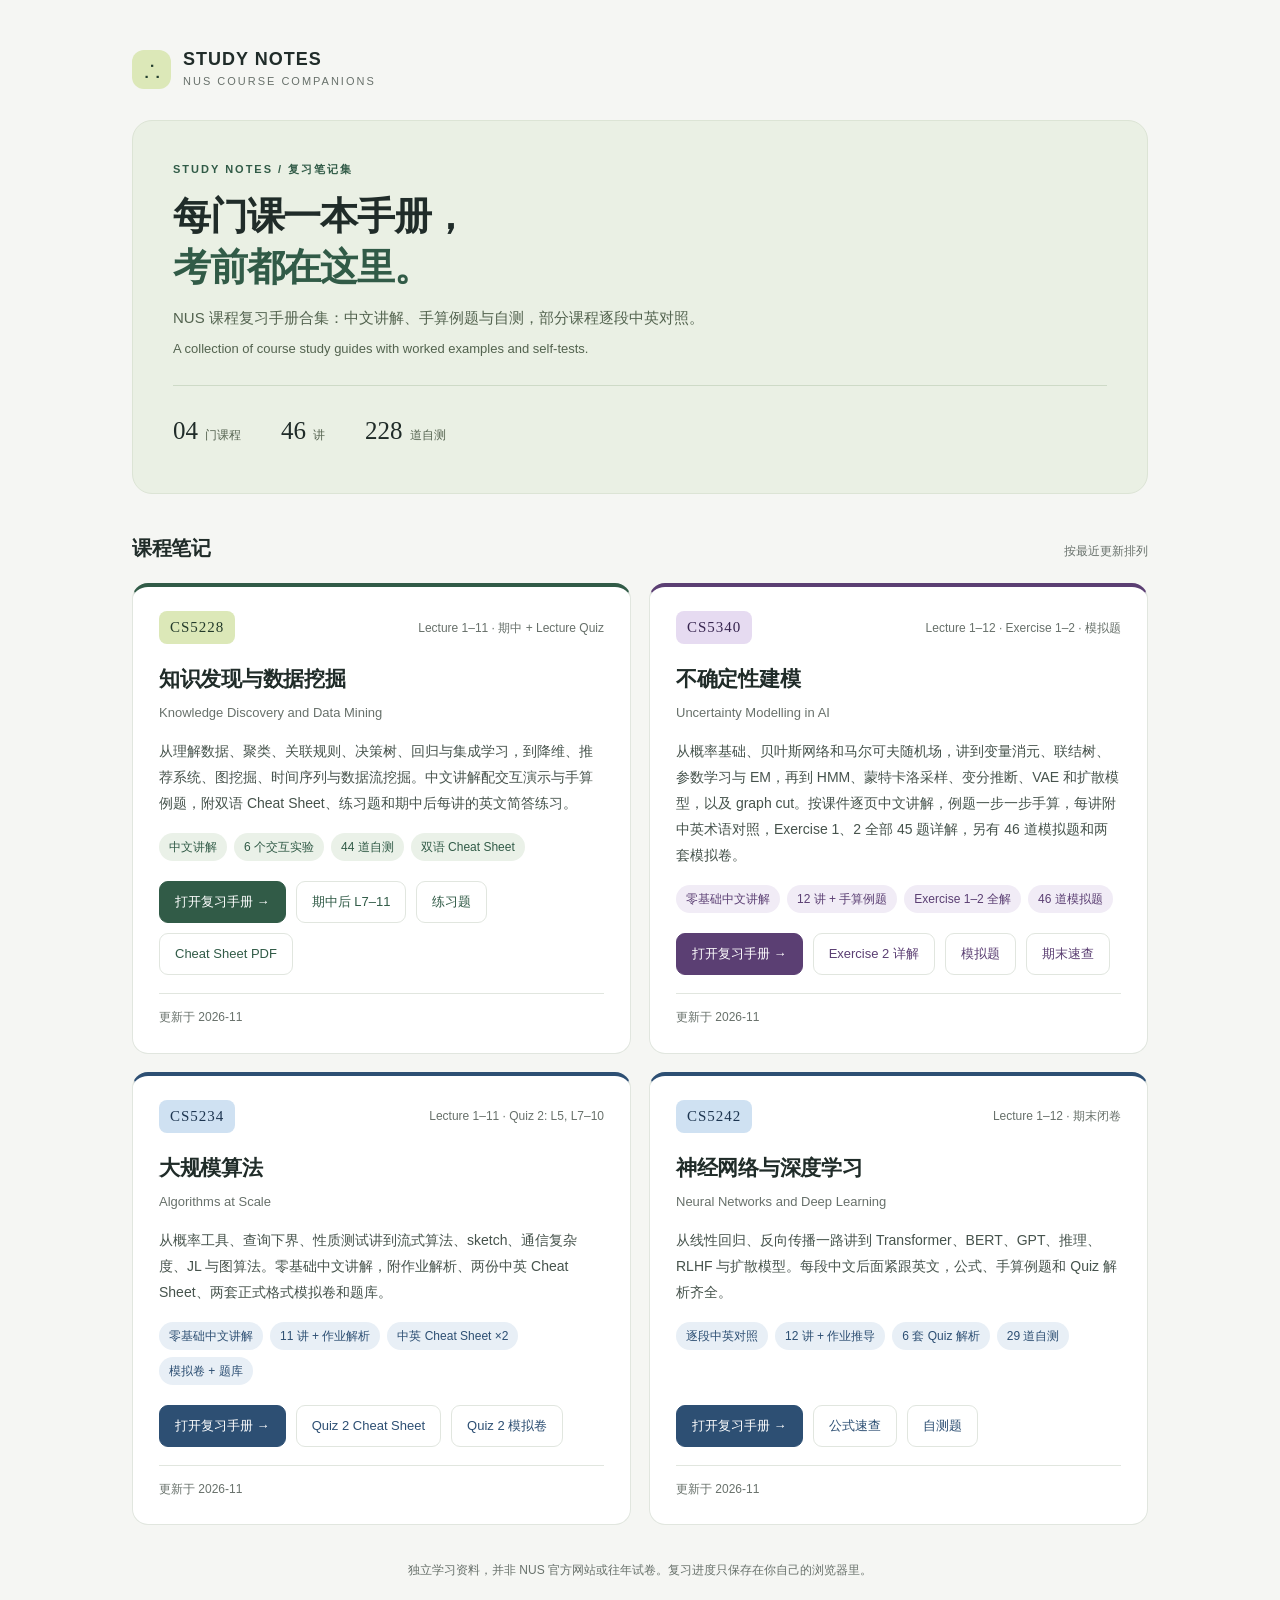
==== commit ff775653: "CS5242: add Lecture 11 (RLHF) and Lecture 12 (diffusion models) - New bilingual L11 page: SFT, rewar" ====
--- a/index.html
+++ b/index.html
@@ -15,11 +15,11 @@
   <h1>每门课一本手册，<br><span>考前都在这里。</span></h1>
   <p>NUS 课程复习手册合集：中文讲解、手算例题与自测，部分课程逐段中英对照。</p>
   <p class="en-sub">A collection of course study guides with worked examples and self-tests.</p>
-  <div class="hub-metrics"><div><b>04</b><span>门课程</span></div><div><b>44</b><span>讲</span></div><div><b>221</b><span>道自测</span></div></div>
+  <div class="hub-metrics"><div><b>04</b><span>门课程</span></div><div><b>46</b><span>讲</span></div><div><b>228</b><span>道自测</span></div></div>
  </section>
  <div class="sectionhead"><h2>课程笔记</h2><small>按最近更新排列</small></div>
  <div class="course-grid">
- <article class="course-card accent-green"><div class="course-top"><span class="course-code">CS5228</span><span>Lecture 1–11 · 期中 + Lecture Quiz</span></div><h2>知识发现与数据挖掘</h2><p class="en-sub">Knowledge Discovery and Data Mining</p><p class="course-summary">从理解数据、聚类、关联规则、决策树、回归与集成学习，到降维、推荐系统、图挖掘、时间序列与数据流挖掘。中文讲解配交互演示与手算例题，附双语 Cheat Sheet、练习题和期中后每讲的英文简答练习。</p><ul class="chips"><li>中文讲解</li><li>6 个交互实验</li><li>44 道自测</li><li>双语 Cheat Sheet</li></ul><div class="course-links"><a href="cs5228-study.html" class="primary">打开复习手册 →</a><a href="cs5228-study.html#lecture7">期中后 L7–11</a><a href="cs5228-practice.html">练习题</a><a href="cs5228-bilingual-cheat-sheet.pdf">Cheat Sheet PDF</a></div><div class="course-foot">更新于 2026-11</div></article><article class="course-card accent-plum"><div class="course-top"><span class="course-code">CS5340</span><span>Lecture 1–12 · Exercise 1–2 · 模拟题</span></div><h2>不确定性建模</h2><p class="en-sub">Uncertainty Modelling in AI</p><p class="course-summary">从概率基础、贝叶斯网络和马尔可夫随机场，讲到变量消元、联结树、参数学习与 EM，再到 HMM、蒙特卡洛采样、变分推断、VAE 和扩散模型，以及 graph cut。按课件逐页中文讲解，例题一步一步手算，每讲附中英术语对照，Exercise 1、2 全部 45 题详解，另有 46 道模拟题和两套模拟卷。</p><ul class="chips"><li>零基础中文讲解</li><li>12 讲 + 手算例题</li><li>Exercise 1–2 全解</li><li>46 道模拟题</li></ul><div class="course-links"><a href="cs5340-study.html" class="primary">打开复习手册 →</a><a href="cs5340-study.html#ex2">Exercise 2 详解</a><a href="cs5340-study.html#mock">模拟题</a><a href="cs5340-study.html#final">期末速查</a></div><div class="course-foot">更新于 2026-11</div></article><article class="course-card accent-blue"><div class="course-top"><span class="course-code">CS5234</span><span>Lecture 1–11 · Quiz 2: L5, L7–10</span></div><h2>大规模算法</h2><p class="en-sub">Algorithms at Scale</p><p class="course-summary">从概率工具、查询下界、性质测试讲到流式算法、sketch、通信复杂度、JL 与图算法。零基础中文讲解，附作业解析、两份中英 Cheat Sheet、两套正式格式模拟卷和题库。</p><ul class="chips"><li>零基础中文讲解</li><li>11 讲 + 作业解析</li><li>中英 Cheat Sheet ×2</li><li>模拟卷 + 题库</li></ul><div class="course-links"><a href="cs5234-study.html" class="primary">打开复习手册 →</a><a href="cs5234-study.html#sheet2">Quiz 2 Cheat Sheet</a><a href="cs5234-study.html#paper2">Quiz 2 模拟卷</a></div><div class="course-foot">更新于 2026-11</div></article><article class="course-card accent-blue"><div class="course-top"><span class="course-code">CS5242</span><span>Lecture 1–10 · 期末闭卷</span></div><h2>神经网络与深度学习</h2><p class="en-sub">Neural Networks and Deep Learning</p><p class="course-summary">从线性回归、反向传播一路讲到 Transformer、BERT、GPT 与推理。每段中文后面紧跟英文，公式、手算例题和 Quiz 解析齐全。</p><ul class="chips"><li>逐段中英对照</li><li>10 讲 + 作业推导</li><li>4 套 Quiz 解析</li><li>22 道自测</li></ul><div class="course-links"><a href="cs5242-study.html" class="primary">打开复习手册 →</a><a href="cs5242-study.html#formulas">公式速查</a><a href="cs5242-study.html#selftest">自测题</a></div><div class="course-foot">更新于 2026-10</div></article>
+ <article class="course-card accent-green"><div class="course-top"><span class="course-code">CS5228</span><span>Lecture 1–11 · 期中 + Lecture Quiz</span></div><h2>知识发现与数据挖掘</h2><p class="en-sub">Knowledge Discovery and Data Mining</p><p class="course-summary">从理解数据、聚类、关联规则、决策树、回归与集成学习，到降维、推荐系统、图挖掘、时间序列与数据流挖掘。中文讲解配交互演示与手算例题，附双语 Cheat Sheet、练习题和期中后每讲的英文简答练习。</p><ul class="chips"><li>中文讲解</li><li>6 个交互实验</li><li>44 道自测</li><li>双语 Cheat Sheet</li></ul><div class="course-links"><a href="cs5228-study.html" class="primary">打开复习手册 →</a><a href="cs5228-study.html#lecture7">期中后 L7–11</a><a href="cs5228-practice.html">练习题</a><a href="cs5228-bilingual-cheat-sheet.pdf">Cheat Sheet PDF</a></div><div class="course-foot">更新于 2026-11</div></article><article class="course-card accent-plum"><div class="course-top"><span class="course-code">CS5340</span><span>Lecture 1–12 · Exercise 1–2 · 模拟题</span></div><h2>不确定性建模</h2><p class="en-sub">Uncertainty Modelling in AI</p><p class="course-summary">从概率基础、贝叶斯网络和马尔可夫随机场，讲到变量消元、联结树、参数学习与 EM，再到 HMM、蒙特卡洛采样、变分推断、VAE 和扩散模型，以及 graph cut。按课件逐页中文讲解，例题一步一步手算，每讲附中英术语对照，Exercise 1、2 全部 45 题详解，另有 46 道模拟题和两套模拟卷。</p><ul class="chips"><li>零基础中文讲解</li><li>12 讲 + 手算例题</li><li>Exercise 1–2 全解</li><li>46 道模拟题</li></ul><div class="course-links"><a href="cs5340-study.html" class="primary">打开复习手册 →</a><a href="cs5340-study.html#ex2">Exercise 2 详解</a><a href="cs5340-study.html#mock">模拟题</a><a href="cs5340-study.html#final">期末速查</a></div><div class="course-foot">更新于 2026-11</div></article><article class="course-card accent-blue"><div class="course-top"><span class="course-code">CS5234</span><span>Lecture 1–11 · Quiz 2: L5, L7–10</span></div><h2>大规模算法</h2><p class="en-sub">Algorithms at Scale</p><p class="course-summary">从概率工具、查询下界、性质测试讲到流式算法、sketch、通信复杂度、JL 与图算法。零基础中文讲解，附作业解析、两份中英 Cheat Sheet、两套正式格式模拟卷和题库。</p><ul class="chips"><li>零基础中文讲解</li><li>11 讲 + 作业解析</li><li>中英 Cheat Sheet ×2</li><li>模拟卷 + 题库</li></ul><div class="course-links"><a href="cs5234-study.html" class="primary">打开复习手册 →</a><a href="cs5234-study.html#sheet2">Quiz 2 Cheat Sheet</a><a href="cs5234-study.html#paper2">Quiz 2 模拟卷</a></div><div class="course-foot">更新于 2026-11</div></article><article class="course-card accent-blue"><div class="course-top"><span class="course-code">CS5242</span><span>Lecture 1–12 · 期末闭卷</span></div><h2>神经网络与深度学习</h2><p class="en-sub">Neural Networks and Deep Learning</p><p class="course-summary">从线性回归、反向传播一路讲到 Transformer、BERT、GPT、推理、RLHF 与扩散模型。每段中文后面紧跟英文，公式、手算例题和 Quiz 解析齐全。</p><ul class="chips"><li>逐段中英对照</li><li>12 讲 + 作业推导</li><li>6 套 Quiz 解析</li><li>29 道自测</li></ul><div class="course-links"><a href="cs5242-study.html" class="primary">打开复习手册 →</a><a href="cs5242-study.html#formulas">公式速查</a><a href="cs5242-study.html#selftest">自测题</a></div><div class="course-foot">更新于 2026-11</div></article>
  </div>
  <p class="hub-foot">独立学习资料，并非 NUS 官方网站或往年试卷。复习进度只保存在你自己的浏览器里。</p>
 </main>
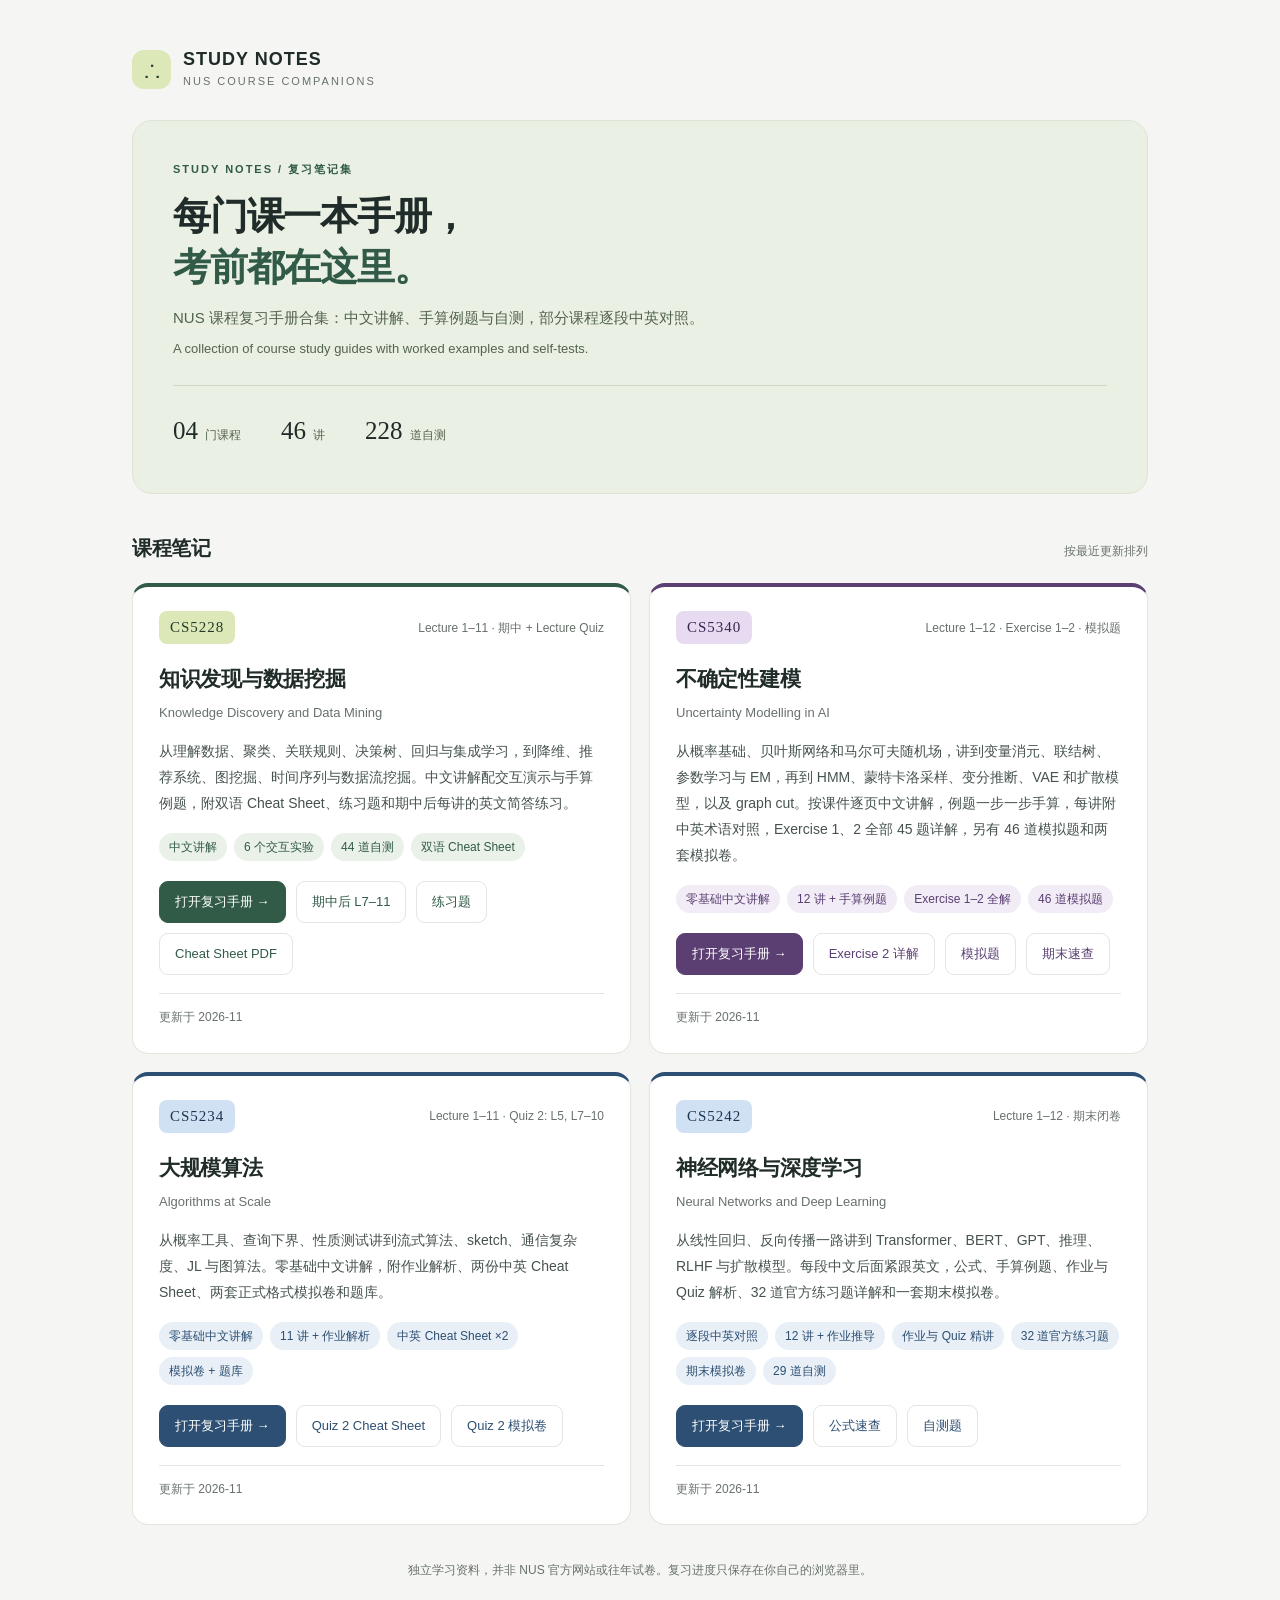
==== commit 41ec5e6f: "CS5242: add assignment/quiz guide, 32 practice solutions and a mock final - New section "作业、Quiz 与模拟" ====
--- a/index.html
+++ b/index.html
@@ -19,7 +19,7 @@
  </section>
  <div class="sectionhead"><h2>课程笔记</h2><small>按最近更新排列</small></div>
  <div class="course-grid">
- <article class="course-card accent-green"><div class="course-top"><span class="course-code">CS5228</span><span>Lecture 1–11 · 期中 + Lecture Quiz</span></div><h2>知识发现与数据挖掘</h2><p class="en-sub">Knowledge Discovery and Data Mining</p><p class="course-summary">从理解数据、聚类、关联规则、决策树、回归与集成学习，到降维、推荐系统、图挖掘、时间序列与数据流挖掘。中文讲解配交互演示与手算例题，附双语 Cheat Sheet、练习题和期中后每讲的英文简答练习。</p><ul class="chips"><li>中文讲解</li><li>6 个交互实验</li><li>44 道自测</li><li>双语 Cheat Sheet</li></ul><div class="course-links"><a href="cs5228-study.html" class="primary">打开复习手册 →</a><a href="cs5228-study.html#lecture7">期中后 L7–11</a><a href="cs5228-practice.html">练习题</a><a href="cs5228-bilingual-cheat-sheet.pdf">Cheat Sheet PDF</a></div><div class="course-foot">更新于 2026-11</div></article><article class="course-card accent-plum"><div class="course-top"><span class="course-code">CS5340</span><span>Lecture 1–12 · Exercise 1–2 · 模拟题</span></div><h2>不确定性建模</h2><p class="en-sub">Uncertainty Modelling in AI</p><p class="course-summary">从概率基础、贝叶斯网络和马尔可夫随机场，讲到变量消元、联结树、参数学习与 EM，再到 HMM、蒙特卡洛采样、变分推断、VAE 和扩散模型，以及 graph cut。按课件逐页中文讲解，例题一步一步手算，每讲附中英术语对照，Exercise 1、2 全部 45 题详解，另有 46 道模拟题和两套模拟卷。</p><ul class="chips"><li>零基础中文讲解</li><li>12 讲 + 手算例题</li><li>Exercise 1–2 全解</li><li>46 道模拟题</li></ul><div class="course-links"><a href="cs5340-study.html" class="primary">打开复习手册 →</a><a href="cs5340-study.html#ex2">Exercise 2 详解</a><a href="cs5340-study.html#mock">模拟题</a><a href="cs5340-study.html#final">期末速查</a></div><div class="course-foot">更新于 2026-11</div></article><article class="course-card accent-blue"><div class="course-top"><span class="course-code">CS5234</span><span>Lecture 1–11 · Quiz 2: L5, L7–10</span></div><h2>大规模算法</h2><p class="en-sub">Algorithms at Scale</p><p class="course-summary">从概率工具、查询下界、性质测试讲到流式算法、sketch、通信复杂度、JL 与图算法。零基础中文讲解，附作业解析、两份中英 Cheat Sheet、两套正式格式模拟卷和题库。</p><ul class="chips"><li>零基础中文讲解</li><li>11 讲 + 作业解析</li><li>中英 Cheat Sheet ×2</li><li>模拟卷 + 题库</li></ul><div class="course-links"><a href="cs5234-study.html" class="primary">打开复习手册 →</a><a href="cs5234-study.html#sheet2">Quiz 2 Cheat Sheet</a><a href="cs5234-study.html#paper2">Quiz 2 模拟卷</a></div><div class="course-foot">更新于 2026-11</div></article><article class="course-card accent-blue"><div class="course-top"><span class="course-code">CS5242</span><span>Lecture 1–12 · 期末闭卷</span></div><h2>神经网络与深度学习</h2><p class="en-sub">Neural Networks and Deep Learning</p><p class="course-summary">从线性回归、反向传播一路讲到 Transformer、BERT、GPT、推理、RLHF 与扩散模型。每段中文后面紧跟英文，公式、手算例题和 Quiz 解析齐全。</p><ul class="chips"><li>逐段中英对照</li><li>12 讲 + 作业推导</li><li>6 套 Quiz 解析</li><li>29 道自测</li></ul><div class="course-links"><a href="cs5242-study.html" class="primary">打开复习手册 →</a><a href="cs5242-study.html#formulas">公式速查</a><a href="cs5242-study.html#selftest">自测题</a></div><div class="course-foot">更新于 2026-11</div></article>
+ <article class="course-card accent-green"><div class="course-top"><span class="course-code">CS5228</span><span>Lecture 1–11 · 期中 + Lecture Quiz</span></div><h2>知识发现与数据挖掘</h2><p class="en-sub">Knowledge Discovery and Data Mining</p><p class="course-summary">从理解数据、聚类、关联规则、决策树、回归与集成学习，到降维、推荐系统、图挖掘、时间序列与数据流挖掘。中文讲解配交互演示与手算例题，附双语 Cheat Sheet、练习题和期中后每讲的英文简答练习。</p><ul class="chips"><li>中文讲解</li><li>6 个交互实验</li><li>44 道自测</li><li>双语 Cheat Sheet</li></ul><div class="course-links"><a href="cs5228-study.html" class="primary">打开复习手册 →</a><a href="cs5228-study.html#lecture7">期中后 L7–11</a><a href="cs5228-practice.html">练习题</a><a href="cs5228-bilingual-cheat-sheet.pdf">Cheat Sheet PDF</a></div><div class="course-foot">更新于 2026-11</div></article><article class="course-card accent-plum"><div class="course-top"><span class="course-code">CS5340</span><span>Lecture 1–12 · Exercise 1–2 · 模拟题</span></div><h2>不确定性建模</h2><p class="en-sub">Uncertainty Modelling in AI</p><p class="course-summary">从概率基础、贝叶斯网络和马尔可夫随机场，讲到变量消元、联结树、参数学习与 EM，再到 HMM、蒙特卡洛采样、变分推断、VAE 和扩散模型，以及 graph cut。按课件逐页中文讲解，例题一步一步手算，每讲附中英术语对照，Exercise 1、2 全部 45 题详解，另有 46 道模拟题和两套模拟卷。</p><ul class="chips"><li>零基础中文讲解</li><li>12 讲 + 手算例题</li><li>Exercise 1–2 全解</li><li>46 道模拟题</li></ul><div class="course-links"><a href="cs5340-study.html" class="primary">打开复习手册 →</a><a href="cs5340-study.html#ex2">Exercise 2 详解</a><a href="cs5340-study.html#mock">模拟题</a><a href="cs5340-study.html#final">期末速查</a></div><div class="course-foot">更新于 2026-11</div></article><article class="course-card accent-blue"><div class="course-top"><span class="course-code">CS5234</span><span>Lecture 1–11 · Quiz 2: L5, L7–10</span></div><h2>大规模算法</h2><p class="en-sub">Algorithms at Scale</p><p class="course-summary">从概率工具、查询下界、性质测试讲到流式算法、sketch、通信复杂度、JL 与图算法。零基础中文讲解，附作业解析、两份中英 Cheat Sheet、两套正式格式模拟卷和题库。</p><ul class="chips"><li>零基础中文讲解</li><li>11 讲 + 作业解析</li><li>中英 Cheat Sheet ×2</li><li>模拟卷 + 题库</li></ul><div class="course-links"><a href="cs5234-study.html" class="primary">打开复习手册 →</a><a href="cs5234-study.html#sheet2">Quiz 2 Cheat Sheet</a><a href="cs5234-study.html#paper2">Quiz 2 模拟卷</a></div><div class="course-foot">更新于 2026-11</div></article><article class="course-card accent-blue"><div class="course-top"><span class="course-code">CS5242</span><span>Lecture 1–12 · 期末闭卷</span></div><h2>神经网络与深度学习</h2><p class="en-sub">Neural Networks and Deep Learning</p><p class="course-summary">从线性回归、反向传播一路讲到 Transformer、BERT、GPT、推理、RLHF 与扩散模型。每段中文后面紧跟英文，公式、手算例题、作业与 Quiz 解析、32 道官方练习题详解和一套期末模拟卷。</p><ul class="chips"><li>逐段中英对照</li><li>12 讲 + 作业推导</li><li>作业与 Quiz 精讲</li><li>32 道官方练习题</li><li>期末模拟卷</li><li>29 道自测</li></ul><div class="course-links"><a href="cs5242-study.html" class="primary">打开复习手册 →</a><a href="cs5242-study.html#formulas">公式速查</a><a href="cs5242-study.html#selftest">自测题</a></div><div class="course-foot">更新于 2026-11</div></article>
  </div>
  <p class="hub-foot">独立学习资料，并非 NUS 官方网站或往年试卷。复习进度只保存在你自己的浏览器里。</p>
 </main>
